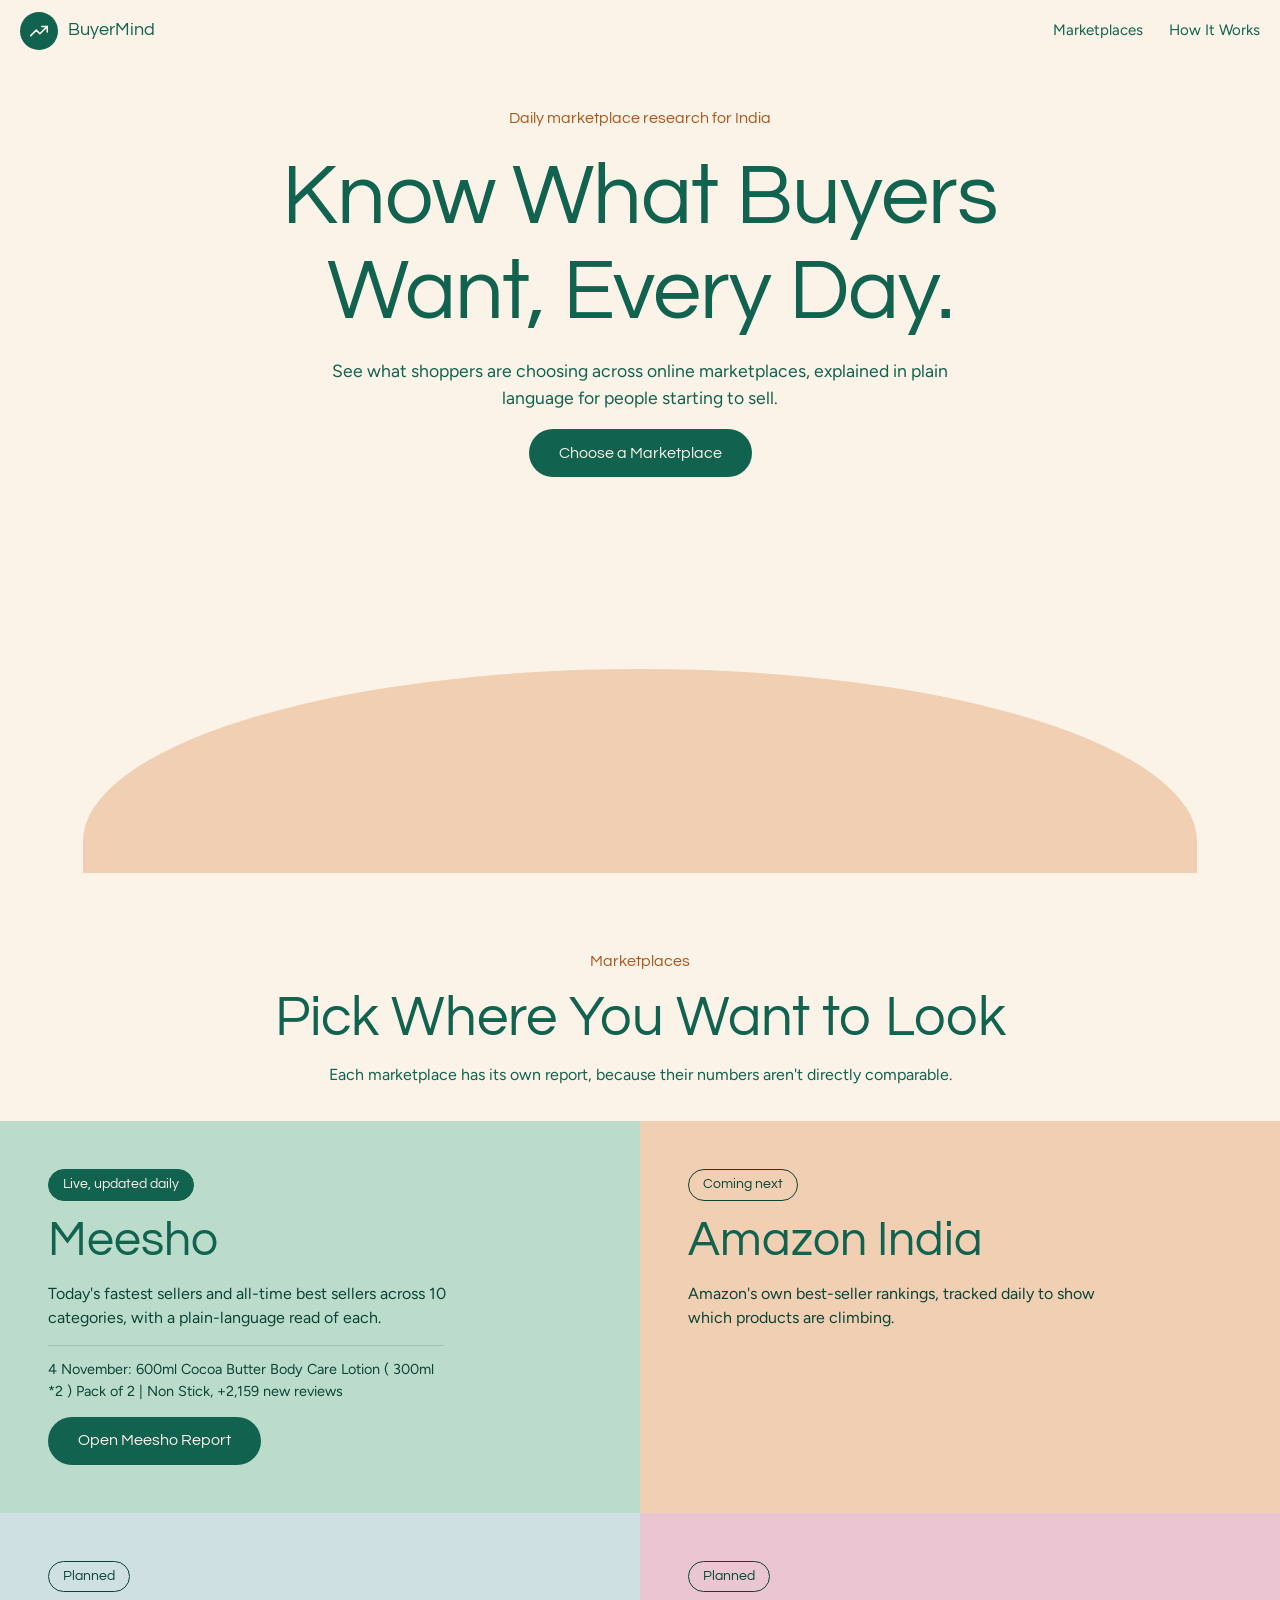
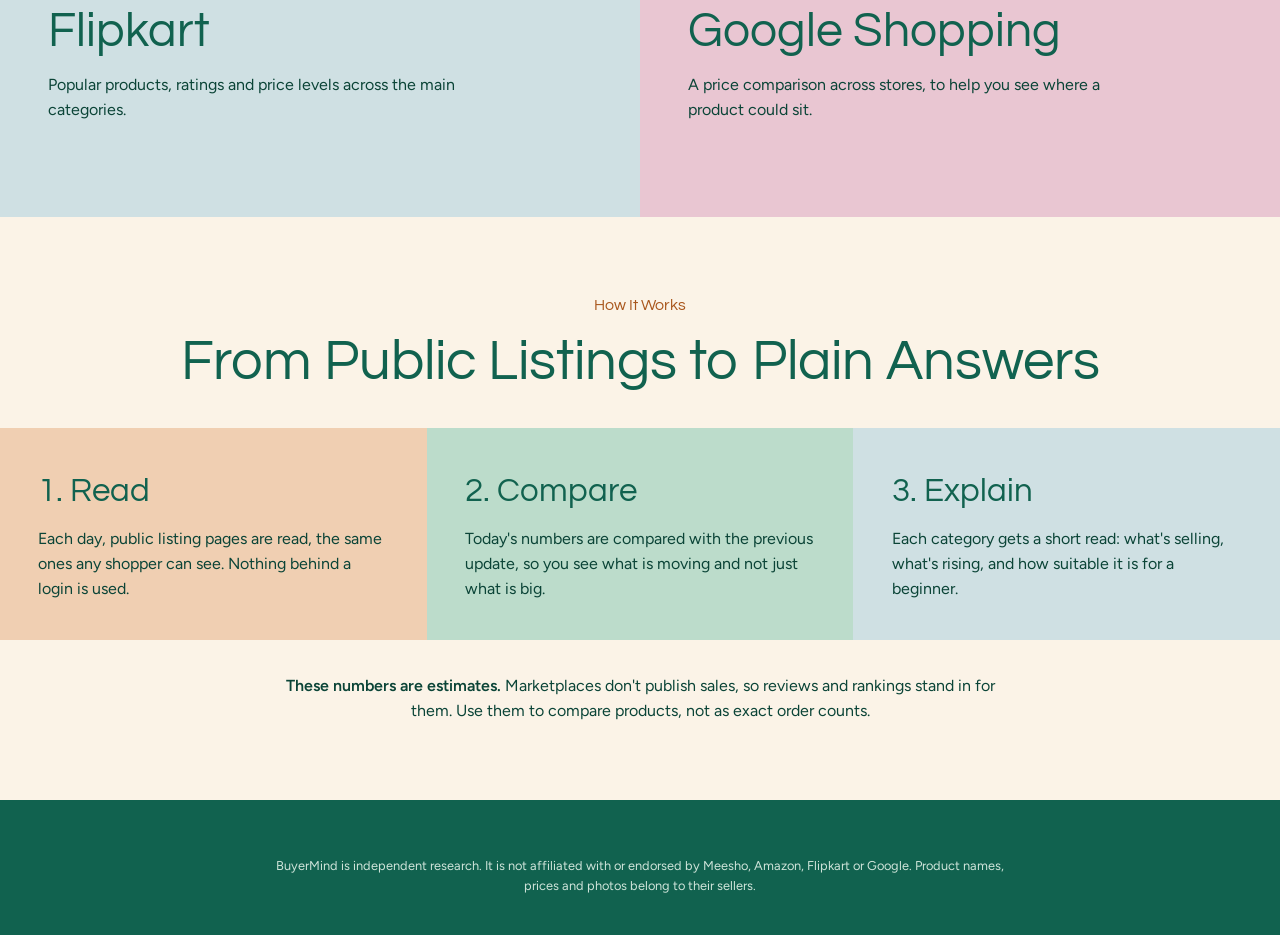
==== index.html @ bc72b083 "Add BuyerMind landing page and move the Meesho report to its own page Co-Authored-By: Claude Opus 5." ====
<!doctype html>
<html lang="en">
<head>
  <meta charset="utf-8">
  <meta name="viewport" content="width=device-width, initial-scale=1, viewport-fit=cover">
  <title>BuyerMind</title>
  <meta name="description" content="Daily research on what Indian shoppers are buying across online marketplaces, written for people starting to sell.">
  <meta name="referrer" content="no-referrer">
  <meta name="color-scheme" content="light">
  <link rel="preconnect" href="https://fonts.googleapis.com">
  <link rel="preconnect" href="https://fonts.gstatic.com" crossorigin>
  <link rel="stylesheet" href="https://fonts.googleapis.com/css2?family=Questrial&family=Figtree:wght@400;500;600&display=swap">
  <link rel="stylesheet" href="styles.css?v=12">
  <script>
    // Older links pointed at the Meesho report on this address.
    if (/^#(today|alltime)/.test(location.hash)) location.replace('meesho.html' + location.hash);
  </script>
</head>
<body>
  <svg width="0" height="0" style="position:absolute" aria-hidden="true">
    <symbol id="i-trend" viewBox="0 0 24 24"><path d="M3 17l6-6 4 4 8-8M15 7h6v6"/></symbol>
  </svg>

  <header class="nav">
    <a class="brand" href="./">
      <span class="brand-mark" aria-hidden="true"><svg class="ic"><use href="#i-trend"/></svg></span>
      <span>BuyerMind</span>
    </a>
    <nav class="links" aria-label="Sections">
      <a href="#marketplaces">Marketplaces</a>
      <a href="#how">How It Works</a>
    </nav>
  </header>

  <main id="top">
    <section class="hero">
      <p class="eyebrow">Daily marketplace research for India</p>
      <h1>Know What Buyers<br>Want, Every Day.</h1>
      <p class="hero-sub">See what shoppers are choosing across online marketplaces, explained in plain language for people starting to sell.</p>
      <a class="btn" href="#marketplaces">Choose a Marketplace</a>
      <div class="collage" id="collage" aria-hidden="true"></div>
    </section>

    <section class="head" id="marketplaces">
      <p class="eyebrow">Marketplaces</p>
      <h2>Pick Where You Want to Look</h2>
      <p class="head-sub">Each marketplace has its own report, because their numbers aren't directly comparable.</p>
    </section>

    <ul class="markets">
      <li class="bg-0">
        <a class="market" href="meesho.html">
          <span class="status live">Live, updated daily</span>
          <h3>Meesho</h3>
          <p>Today's fastest sellers and all-time best sellers across 10 categories, with a plain-language read of each.</p>
          <p class="market-top" id="meesho-top" hidden></p>
          <span class="btn">Open Meesho Report</span>
        </a>
      </li>
      <li class="bg-1">
        <div class="market">
          <span class="status">Coming next</span>
          <h3>Amazon India</h3>
          <p>Amazon's own best-seller rankings, tracked daily to show which products are climbing.</p>
        </div>
      </li>
      <li class="bg-3">
        <div class="market">
          <span class="status">Planned</span>
          <h3>Flipkart</h3>
          <p>Popular products, ratings and price levels across the main categories.</p>
        </div>
      </li>
      <li class="bg-4">
        <div class="market">
          <span class="status">Planned</span>
          <h3>Google Shopping</h3>
          <p>A price comparison across stores, to help you see where a product could sit.</p>
        </div>
      </li>
    </ul>

    <section class="head" id="how">
      <p class="eyebrow">How It Works</p>
      <h2>From Public Listings to Plain Answers</h2>
    </section>
    <ol class="steps">
      <li class="bg-1"><h3>1. Read</h3><p>Each day, public listing pages are read, the same ones any shopper can see. Nothing behind a login is used.</p></li>
      <li class="bg-0"><h3>2. Compare</h3><p>Today's numbers are compared with the previous update, so you see what is moving and not just what is big.</p></li>
      <li class="bg-3"><h3>3. Explain</h3><p>Each category gets a short read: what's selling, what's rising, and how suitable it is for a beginner.</p></li>
    </ol>
    <section class="note-band">
      <p><b>These numbers are estimates.</b> Marketplaces don't publish sales, so reviews and rankings stand in for them. Use them to compare products, not as exact order counts.</p>
    </section>
  </main>

  <footer class="foot">
    <p class="fine">BuyerMind is independent research. It is not affiliated with or endorsed by Meesho, Amazon, Flipkart or Google. Product names, prices and photos belong to their sellers.</p>
  </footer>

  <script src="landing.js?v=12"></script>
</body>
</html>
---- styles.css ----
/* Layout: warm cream page with large centred deep-green headings and pill buttons; edge-to-edge mosaics of
   colour-block tiles (mint, peach, orange, blue, pink) carry the products and categories. One light theme by choice. */
:root {
  --cream: #fbf3e7;
  --cream-2: #f4e8d6;
  --green: #11624f;
  --ink: #0b4437;
  --muted: #47665c;
  --label: #a9561c;
  --mint: #bcdccb;
  --peach: #f0cfb2;
  --orange: #e6ae78;
  --blue: #cfe0e3;
  --pink: #e9c6d2;
  --line: rgba(11, 68, 55, .16);
  --good: #0f6b3e;
  --bad: #a93226;
  --display: "Questrial", "Segoe UI", system-ui, sans-serif;
  --body: "Figtree", "Segoe UI", system-ui, -apple-system, sans-serif;
  --gutter: max(20px, env(safe-area-inset-left, 0px));
  --gutter-r: max(20px, env(safe-area-inset-right, 0px));
  color-scheme: light;
}

* { box-sizing: border-box; }
[hidden] { display: none !important; }
html { scroll-behavior: smooth; scroll-padding-top: 84px; -webkit-text-size-adjust: 100%; }
body { margin: 0; background: var(--cream); color: var(--ink); font: 400 16px/1.55 var(--body); }
h1, h2, h3, p { margin: 0; }
h1, h2, h3 { font-family: var(--display); font-weight: 400; color: var(--green); text-wrap: balance; }
img { max-width: 100%; display: block; }
a { color: inherit; }
button, input, select { font: inherit; color: inherit; }
ol, ul { margin: 0; padding: 0; list-style: none; }
:focus-visible { outline: 2px solid var(--green); outline-offset: 3px; }
.sr { position: absolute; width: 1px; height: 1px; overflow: hidden; clip: rect(0 0 0 0); white-space: nowrap; }
.ic { width: 22px; height: 22px; fill: none; stroke: currentColor; stroke-width: 1.7; stroke-linecap: round; stroke-linejoin: round; flex: none; }

/* Nav */
.nav { position: sticky; top: 0; z-index: 20; display: flex; align-items: center; justify-content: space-between; gap: 16px; padding: calc(12px + env(safe-area-inset-top, 0px)) var(--gutter-r) 12px var(--gutter); background: var(--cream); }
.brand { display: flex; align-items: center; gap: 10px; white-space: nowrap; text-decoration: none; font-family: var(--display); font-size: 1.1rem; color: var(--green); }
.brand-mark { width: 38px; height: 38px; border-radius: 50%; background: var(--green); color: var(--cream); display: grid; place-items: center; }
.links { display: flex; gap: 26px; font-size: .94rem; color: var(--green); margin-inline-start: auto; }
.links a { text-decoration: none; }
.links a:hover { text-decoration: underline; text-underline-offset: 4px; }
.pick { flex: none; }
.pick select { appearance: none; min-height: 44px; padding: 0 38px 0 20px; border: 1.5px solid var(--green); border-radius: 999px; background: transparent url("data:image/svg+xml,%3Csvg xmlns='http://www.w3.org/2000/svg' viewBox='0 0 24 24'%3E%3Cpath d='M6 9l6 6 6-6' fill='none' stroke='%2311624f' stroke-width='2' stroke-linecap='round'/%3E%3C/svg%3E") right 14px center/16px no-repeat; color: var(--green); cursor: pointer; max-width: 58vw; }

/* Hero */
.hero { display: grid; justify-items: center; text-align: center; gap: 18px; padding: 44px var(--gutter-r) 0 var(--gutter); overflow: hidden; }
.eyebrow { font-family: var(--display); color: var(--label); font-size: 1rem; }
.hero h1 { font-size: clamp(2.5rem, 1.2rem + 5.4vw, 5.4rem); line-height: 1.1; letter-spacing: -.01em; }
.hero-sub { max-width: 40rem; font-size: 1.1rem; color: var(--green); }
.btn { display: inline-flex; align-items: center; min-height: 48px; padding: 0 30px; border-radius: 999px; background: var(--green); color: var(--cream); text-decoration: none; font-family: var(--display); transition: background .2s; }
.btn:hover { background: var(--ink); }
.collage { position: relative; width: min(100%, 60rem); height: clamp(13rem, 30vw, 22rem); margin-top: 26px; }
.collage::before { content: ""; position: absolute; inset: 42% -8% -40%; border-radius: 50% 50% 0 0; background: var(--peach); }
.collage div { position: absolute; bottom: 0; border-radius: 22px; overflow: hidden; background: #fff; box-shadow: 0 18px 40px rgba(11, 68, 55, .18); }
.collage img { width: 100%; height: 100%; object-fit: cover; }
.collage div:nth-child(1) { left: 37%; width: 26%; aspect-ratio: 1; bottom: 8%; z-index: 3; }
.collage div:nth-child(2) { left: 16%; width: 20%; aspect-ratio: 1; bottom: 5%; transform: rotate(-6deg); z-index: 2; }
.collage div:nth-child(3) { left: 64%; width: 20%; aspect-ratio: 1; bottom: 5%; transform: rotate(6deg); z-index: 2; }
.collage div:nth-child(4) { left: 1%; width: 14%; aspect-ratio: 1; bottom: 2%; transform: rotate(5deg); }
.collage div:nth-child(5) { left: 85%; width: 14%; aspect-ratio: 1; bottom: 2%; transform: rotate(-5deg); }

/* Stats */
.stats { display: grid; grid-template-columns: repeat(4, minmax(0, 1fr)); background: var(--green); color: var(--cream); position: relative; }
.stats div { display: grid; gap: 2px; padding: 26px var(--gutter-r) 26px var(--gutter); text-align: center; }
.stats b { font-family: var(--display); font-weight: 400; font-size: clamp(1.5rem, 1rem + 1.6vw, 2.4rem); font-variant-numeric: tabular-nums; line-height: 1.15; }
.stats span { font-size: .84rem; color: #cfe4da; }

/* Section heads */
.head { display: grid; justify-items: center; text-align: center; gap: 12px; padding: 76px var(--gutter-r) 34px var(--gutter); }
.head h2 { font-size: clamp(2rem, 1.3rem + 2.8vw, 3.5rem); line-height: 1.15; }
.head-sub { max-width: 42rem; color: var(--green); }
.controls { display: flex; flex-wrap: wrap; justify-content: center; align-items: center; gap: 12px; margin-top: 8px; }
.toggle { display: inline-flex; gap: 4px; padding: 4px; border: 1.5px solid var(--green); border-radius: 999px; }
.toggle button { min-height: 40px; padding: 0 22px; border: 0; border-radius: 999px; background: transparent; color: var(--green); cursor: pointer; font-family: var(--display); }
.toggle button[aria-selected="true"] { background: var(--green); color: var(--cream); }
.search input { min-height: 50px; width: 15rem; max-width: 100%; padding: 0 20px; border: 1.5px solid var(--line); border-radius: 999px; background: transparent; color: var(--ink); outline-offset: 2px; }
.search input::placeholder { color: var(--muted); }

/* Product mosaic */
.mosaic { display: grid; grid-template-columns: repeat(4, minmax(0, 1fr)); }
.tile { position: relative; min-width: 0; }
.tile a { display: grid; height: 100%; align-content: start; gap: 10px; padding: 22px; text-decoration: none; }
.tile a:hover .tile-photo img { transform: scale(1.04); }
.tile-photo { position: relative; aspect-ratio: 1; border-radius: 16px; overflow: hidden; background: #fff; }
.tile-photo img { width: 100%; height: 100%; object-fit: cover; transition: transform .35s ease; }
.rank { position: absolute; top: 10px; left: 10px; min-width: 34px; height: 34px; padding: 0 9px; display: grid; place-items: center; border-radius: 999px; background: var(--green); color: var(--cream); font-family: var(--display); font-size: .92rem; }
.tile-name { font-size: .94rem; line-height: 1.35; display: -webkit-box; -webkit-line-clamp: 2; -webkit-box-orient: vertical; overflow: hidden; min-height: 2.7em; }
.tile-meta { display: flex; justify-content: space-between; align-items: baseline; gap: 8px; font-size: .86rem; font-variant-numeric: tabular-nums; }
.tile-metric { font-family: var(--display); font-size: 1.4rem; color: var(--green); line-height: 1.1; font-variant-numeric: tabular-nums; }
.tile-metric small { font-family: var(--body); font-size: .76rem; color: var(--ink); margin-inline-start: 5px; }
.tile.big { grid-column: span 2; grid-row: span 2; }
.tile.big a { padding: 30px; gap: 14px; }
.tile.big .tile-name { font-family: var(--display); font-size: clamp(1.3rem, 1rem + 1vw, 1.9rem); color: var(--green); line-height: 1.2; min-height: 0; }
.tile.big .tile-metric { font-size: clamp(1.9rem, 1.4rem + 1.4vw, 2.8rem); }
.tile.big .tile-photo { aspect-ratio: 16 / 11; }
.tile.big .tile-photo img { object-fit: contain; }
.bg-0 { background: var(--mint); } .bg-1 { background: var(--peach); } .bg-2 { background: var(--orange); } .bg-3 { background: var(--blue); } .bg-4 { background: var(--pink); }

/* Written insight tile */
.say { display: grid; align-content: center; gap: 12px; padding: 34px clamp(22px, 4vw, 54px); background: var(--cream); grid-column: span var(--span, 4); }
.say h3 { font-size: clamp(1.5rem, 1.1rem + 1.2vw, 2.1rem); line-height: 1.2; }
.say p { max-width: 62ch; }
.fit { width: fit-content; padding: 4px 14px; border-radius: 999px; font-family: var(--display); font-size: .86rem; border: 1.5px solid currentColor; }
.fit.good { color: var(--good); } .fit.mid { color: var(--label); } .fit.hard { color: var(--bad); }
.none { grid-column: 1 / -1; padding: 40px var(--gutter); text-align: center; color: var(--muted); }

/* Category tiles */
.cats { display: grid; grid-template-columns: repeat(5, minmax(0, 1fr)); }
.cats button { all: unset; box-sizing: border-box; width: 100%; height: 100%; min-height: 12.5rem; display: grid; align-content: space-between; gap: 18px; padding: 22px; cursor: pointer; transition: filter .2s; }
.cats button:hover { filter: brightness(.97); }
.cats button:focus-visible { outline: 2px solid var(--green); outline-offset: -6px; }
.cats button[aria-pressed="true"] { background: var(--green); color: var(--cream); }
.cats button[aria-pressed="true"] h3 { color: var(--cream); }
.cats h3 { font-size: 1.28rem; line-height: 1.2; margin-top: 10px; }
.cat-num { font-family: var(--display); font-size: 1.55rem; line-height: 1.15; font-variant-numeric: tabular-nums; display: block; }
.cat-sub { font-size: .8rem; display: block; }

/* Colour blocks */
.blocks { display: grid; grid-template-columns: repeat(2, minmax(0, 1fr)); }
.block { display: grid; gap: 14px; align-content: start; padding: 44px clamp(22px, 5vw, 64px); min-width: 0; }
.block h3 { font-size: clamp(1.5rem, 1.1rem + 1.2vw, 2.1rem); line-height: 1.2; }
.block-sub { max-width: 46ch; font-size: .94rem; }
.peach { background: var(--peach); } .blue { background: var(--blue); } .mint { background: var(--mint); } .pink { background: var(--pink); }
.bars { display: grid; gap: 12px; margin-top: 6px; }
.bar-row { display: flex; justify-content: space-between; gap: 12px; font-size: .92rem; font-variant-numeric: tabular-nums; margin-bottom: 5px; }
.bar { height: 9px; border-radius: 5px; background: rgba(255, 255, 255, .6); overflow: hidden; }
.bar i { display: block; height: 100%; border-radius: 5px; background: var(--green); }
.list { display: grid; gap: 10px; }
.list li { position: relative; padding-left: 28px; line-height: 1.45; }
.list li::before { content: ""; position: absolute; left: 0; top: .22em; width: 18px; height: 18px; border-radius: 50%; background: var(--green) url("data:image/svg+xml,%3Csvg xmlns='http://www.w3.org/2000/svg' viewBox='0 0 24 24'%3E%3Cpath d='M6 12.5l4 4L18 8' fill='none' stroke='%23fbf3e7' stroke-width='3' stroke-linecap='round' stroke-linejoin='round'/%3E%3C/svg%3E") center/13px no-repeat; }
.avoid { font-size: .9rem; padding-top: 12px; border-top: 1px solid var(--line); }
.cal li { display: grid; grid-template-columns: 6.2rem 1fr; gap: 12px; padding: 11px 0; border-bottom: 1px solid var(--line); font-size: .94rem; }
.cal li:last-child { border-bottom: 0; }
.cal time { font-family: var(--display); color: var(--green); }
.cal b { font-weight: 600; }

/* Trending strip */
.strip { display: grid; grid-auto-flow: column; grid-auto-columns: minmax(13rem, 15rem); overflow-x: auto; scroll-snap-type: x proximity; }
.strip .tile { scroll-snap-align: start; }
.strip .tile a { padding: 18px; }

/* Footer */
.foot { background: var(--green); color: var(--cream); padding: 56px var(--gutter-r) calc(40px + env(safe-area-inset-bottom, 0px)) var(--gutter); display: grid; gap: 18px; justify-items: center; text-align: center; margin-top: 76px; }
.foot h2 { color: var(--cream); font-size: clamp(1.7rem, 1.2rem + 1.6vw, 2.5rem); }
.foot ul { display: grid; gap: 10px; max-width: 46rem; }
.foot b { font-weight: 600; }
.fine { font-size: .8rem; color: #cfe4da; max-width: 46rem; }

.skeleton { min-height: 18rem; grid-column: 1 / -1; background: var(--cream-2); }

@media (max-width: 62rem) {
  .links { display: none; }
  .mosaic { grid-template-columns: repeat(3, minmax(0, 1fr)); }
  .say { grid-column: 1 / -1; }
  .cats { grid-template-columns: repeat(3, minmax(0, 1fr)); }
  .stats { grid-template-columns: repeat(2, minmax(0, 1fr)); }
}
@media (max-width: 40rem) {
  .pick select { width: 10.5rem; max-width: 100%; padding-left: 14px; }
  .pick { flex: 0 1 auto; min-width: 0; }
  .brand { font-size: 1rem; gap: 8px; }
  .hero { padding-top: 26px; }
  .head { padding-top: 56px; padding-bottom: 26px; }
  .mosaic { grid-template-columns: repeat(2, minmax(0, 1fr)); }
  .tile a { padding: 14px; }
  .tile.big a { padding: 18px; }
  .tile.big { grid-row: auto; }
  .tile-name { font-size: .86rem; }
  .tile-metric { font-size: 1.15rem; }
  .mosaic .tile:nth-child(10) { grid-column: 1 / -1; }
  .cats { grid-template-columns: repeat(2, minmax(0, 1fr)); }
  .cats button { min-height: 10.5rem; padding: 16px; }
  .blocks { grid-template-columns: 1fr; }
  .stats div { padding: 18px 12px; }
  .collage div:nth-child(4), .collage div:nth-child(5) { display: none; }
  .collage div:nth-child(1) { left: 31%; width: 38%; }
  .collage div:nth-child(2) { left: 2%; width: 31%; }
  .collage div:nth-child(3) { left: 67%; width: 31%; }
  .search { width: 100%; }
  .search input { width: 100%; }
  .foot { margin-top: 56px; }
}
@media (prefers-reduced-motion: reduce) {
  html { scroll-behavior: auto; }
  .tile-photo img, .cats button, .btn { transition: none; }
}

/* Landing page */
.back { text-decoration: none; }
.back:hover { text-decoration: underline; text-underline-offset: 4px; }
.markets { display: grid; grid-template-columns: repeat(2, minmax(0, 1fr)); }
.market { display: grid; gap: 14px; align-content: start; justify-items: start; height: 100%; min-height: 19rem; padding: clamp(26px, 4vw, 48px); color: inherit; text-decoration: none; }
.market h3 { font-size: clamp(2rem, 1.4rem + 2vw, 3.2rem); line-height: 1.1; }
.market p { max-width: 44ch; }
.market-top { font-size: .9rem; padding-top: 12px; border-top: 1px solid var(--line); width: 100%; }
.market .btn { margin-top: auto; }
a.market:hover .btn { background: var(--ink); }
.status { font-family: var(--display); font-size: .86rem; padding: 4px 14px; border-radius: 999px; border: 1.5px solid currentColor; }
.status.live { background: var(--green); border-color: var(--green); color: var(--cream); }
.steps { display: grid; grid-template-columns: repeat(3, minmax(0, 1fr)); }
.steps li { display: grid; gap: 10px; align-content: start; padding: clamp(24px, 3vw, 40px); }
.steps h3 { font-size: clamp(1.5rem, 1.1rem + 1.2vw, 2.1rem); }
.note-band { display: grid; justify-items: center; text-align: center; padding: 34px var(--gutter-r) 0 var(--gutter); }
.note-band p { max-width: 46rem; }
.note-band b { font-weight: 600; }
@media (max-width: 40rem) {
  .markets, .steps { grid-template-columns: 1fr; }
  .market { min-height: 0; }
  .market .btn { margin-top: 6px; }
}
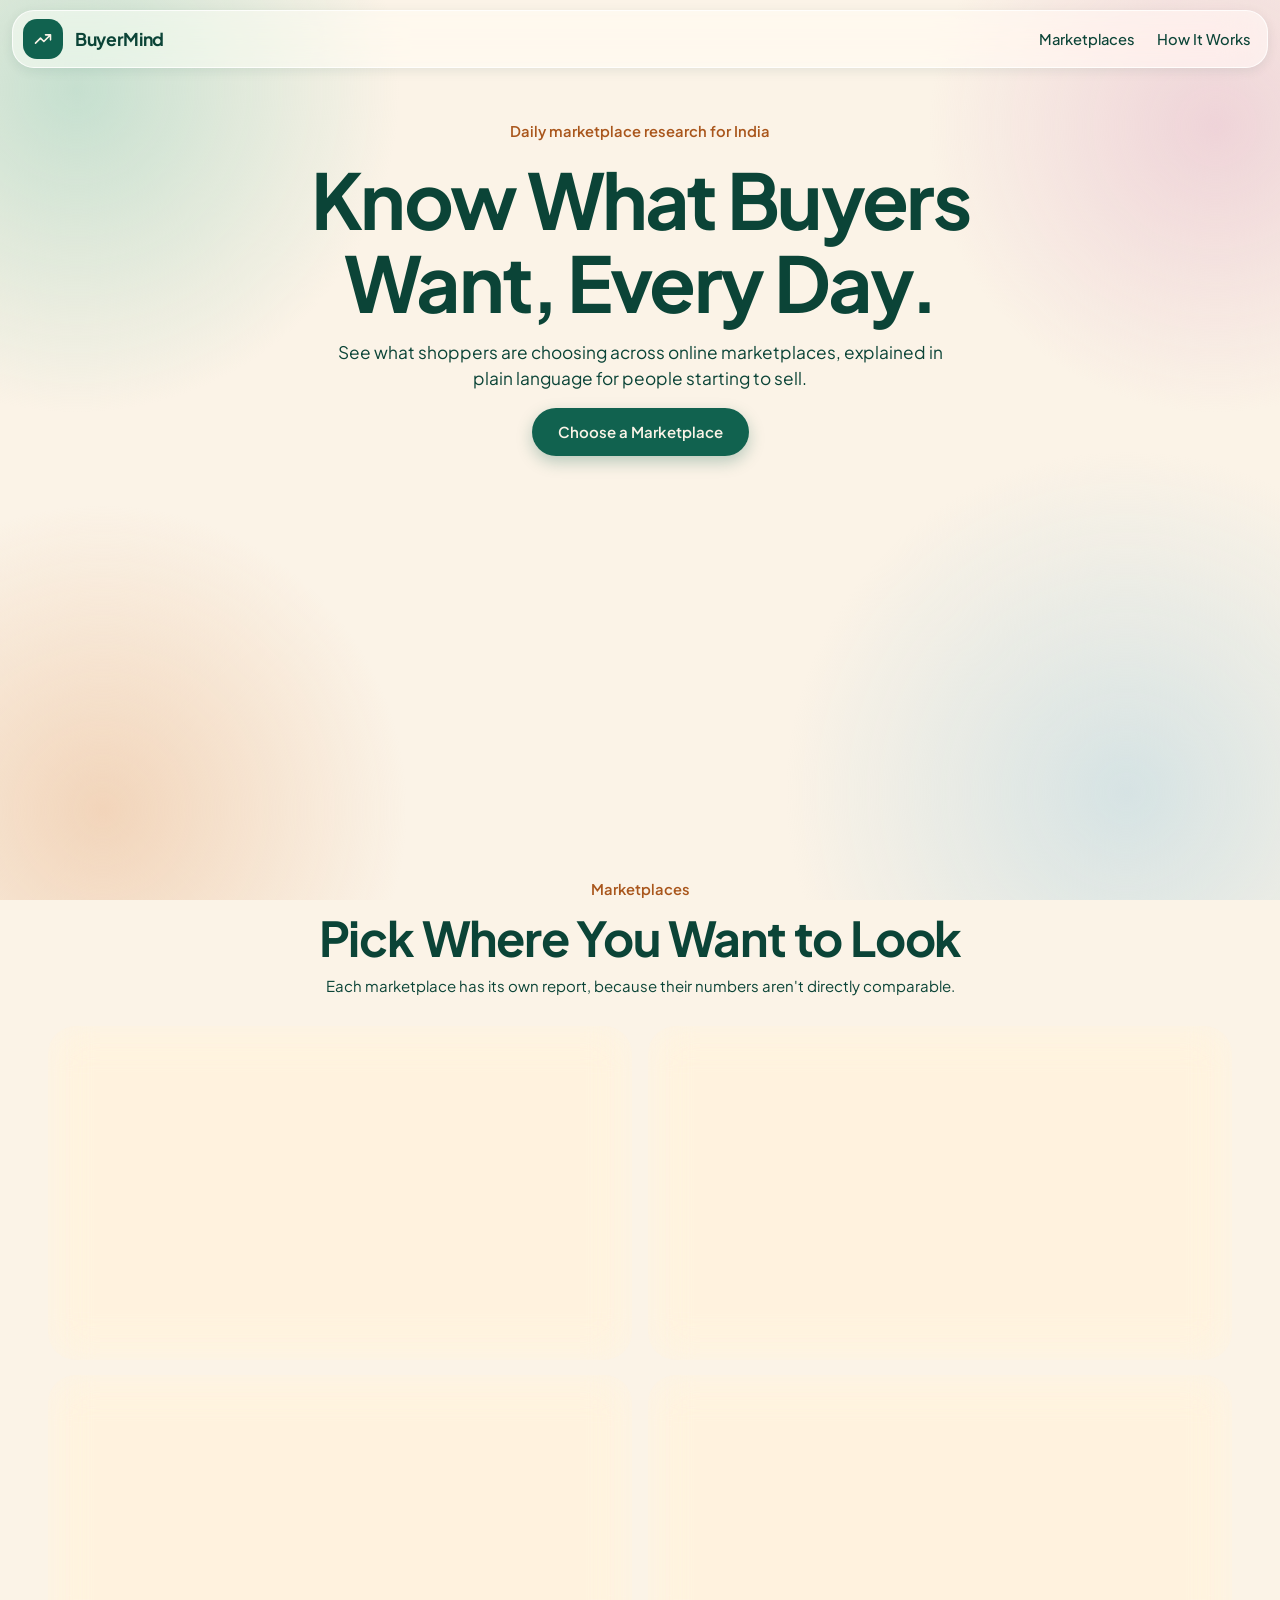
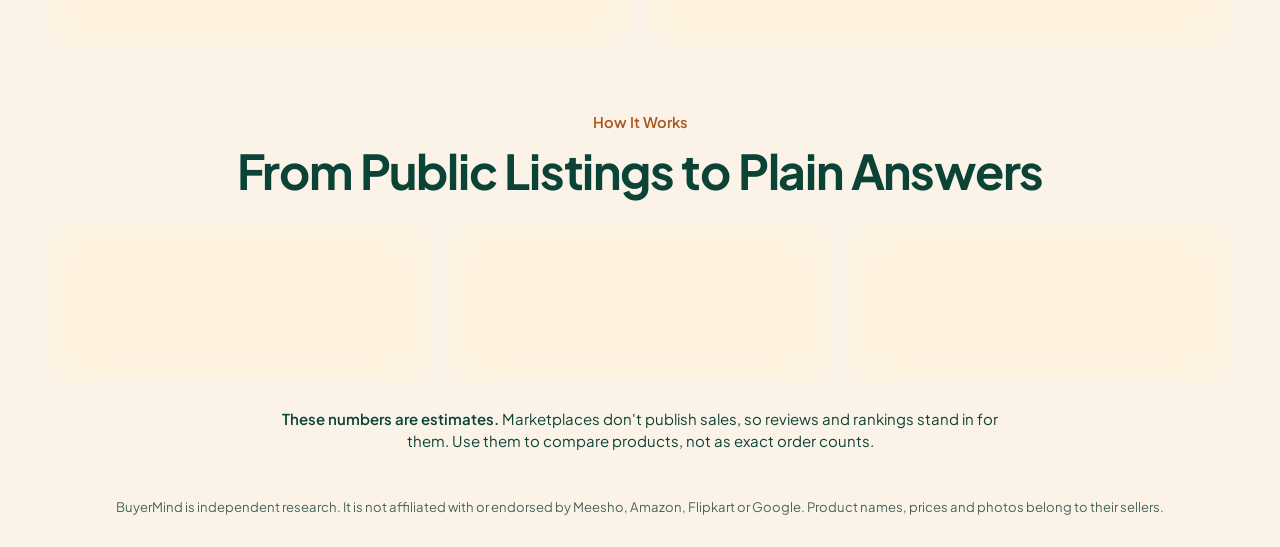
==== commit 9d439798: "Bring back the bento report with glass UI, new colours, and iOS-style interactions Co-Authored-By: C" ====
--- a/index.html
+++ b/index.html
@@ -9,8 +9,8 @@
   <meta name="color-scheme" content="light">
   <link rel="preconnect" href="https://fonts.googleapis.com">
   <link rel="preconnect" href="https://fonts.gstatic.com" crossorigin>
-  <link rel="stylesheet" href="https://fonts.googleapis.com/css2?family=Questrial&family=Figtree:wght@400;500;600&display=swap">
-  <link rel="stylesheet" href="styles.css?v=12">
+  <link rel="stylesheet" href="https://fonts.googleapis.com/css2?family=Plus+Jakarta+Sans:wght@400;500;600;700&display=swap">
+  <link rel="stylesheet" href="styles.css?v=13">
   <script>
     // Older links pointed at the Meesho report on this address.
     if (/^#(today|alltime)/.test(location.hash)) location.replace('meesho.html' + location.hash);
@@ -32,7 +32,7 @@
     </nav>
   </header>
 
-  <main id="top">
+  <main id="top" class="wrap">
     <section class="hero">
       <p class="eyebrow">Daily marketplace research for India</p>
       <h1>Know What Buyers<br>Want, Every Day.</h1>
@@ -48,8 +48,8 @@
     </section>
 
     <ul class="markets">
-      <li class="bg-0">
-        <a class="market" href="meesho.html">
+      <li>
+        <a class="market-card tint-mint" href="meesho.html">
           <span class="status live">Live, updated daily</span>
           <h3>Meesho</h3>
           <p>Today's fastest sellers and all-time best sellers across 10 categories, with a plain-language read of each.</p>
@@ -57,22 +57,22 @@
           <span class="btn">Open Meesho Report</span>
         </a>
       </li>
-      <li class="bg-1">
-        <div class="market">
+      <li>
+        <div class="market-card tint-peach">
           <span class="status">Coming next</span>
           <h3>Amazon India</h3>
           <p>Amazon's own best-seller rankings, tracked daily to show which products are climbing.</p>
         </div>
       </li>
-      <li class="bg-3">
-        <div class="market">
+      <li>
+        <div class="market-card tint-blue">
           <span class="status">Planned</span>
           <h3>Flipkart</h3>
           <p>Popular products, ratings and price levels across the main categories.</p>
         </div>
       </li>
-      <li class="bg-4">
-        <div class="market">
+      <li>
+        <div class="market-card tint-pink">
           <span class="status">Planned</span>
           <h3>Google Shopping</h3>
           <p>A price comparison across stores, to help you see where a product could sit.</p>
@@ -85,19 +85,19 @@
       <h2>From Public Listings to Plain Answers</h2>
     </section>
     <ol class="steps">
-      <li class="bg-1"><h3>1. Read</h3><p>Each day, public listing pages are read, the same ones any shopper can see. Nothing behind a login is used.</p></li>
-      <li class="bg-0"><h3>2. Compare</h3><p>Today's numbers are compared with the previous update, so you see what is moving and not just what is big.</p></li>
-      <li class="bg-3"><h3>3. Explain</h3><p>Each category gets a short read: what's selling, what's rising, and how suitable it is for a beginner.</p></li>
+      <li class="step"><h3>1. Read</h3><p>Each day, public listing pages are read, the same ones any shopper can see. Nothing behind a login is used.</p></li>
+      <li class="step"><h3>2. Compare</h3><p>Today's numbers are compared with the previous update, so you see what is moving and not just what is big.</p></li>
+      <li class="step"><h3>3. Explain</h3><p>Each category gets a short read: what's selling, what's rising, and how suitable it is for a beginner.</p></li>
     </ol>
     <section class="note-band">
       <p><b>These numbers are estimates.</b> Marketplaces don't publish sales, so reviews and rankings stand in for them. Use them to compare products, not as exact order counts.</p>
     </section>
   </main>
 
-  <footer class="foot">
-    <p class="fine">BuyerMind is independent research. It is not affiliated with or endorsed by Meesho, Amazon, Flipkart or Google. Product names, prices and photos belong to their sellers.</p>
+  <footer class="wrap land-foot">
+    <p>BuyerMind is independent research. It is not affiliated with or endorsed by Meesho, Amazon, Flipkart or Google. Product names, prices and photos belong to their sellers.</p>
   </footer>
 
-  <script src="landing.js?v=12"></script>
+  <script src="landing.js?v=13"></script>
 </body>
 </html>
--- a/styles.css
+++ b/styles.css
@@ -1,214 +1,376 @@
-/* Layout: warm cream page with large centred deep-green headings and pill buttons; edge-to-edge mosaics of
-   colour-block tiles (mint, peach, orange, blue, pink) carry the products and categories. One light theme by choice. */
+/* Layout: a two-column bento of frosted-glass cards floating over a soft wallpaper of mint, peach, pink and blue on cream.
+   Deep green carries text and actions; a peach→amber→mint "heat" scale shows value. iOS-style motion: sliding segmented
+   control, press feedback, a product bottom sheet and a floating dock on phones. One light theme by choice. */
 :root {
-  --cream: #fbf3e7;
-  --cream-2: #f4e8d6;
-  --green: #11624f;
-  --ink: #0b4437;
-  --muted: #47665c;
-  --label: #a9561c;
+  --wall-base: #fbf3e7;
   --mint: #bcdccb;
   --peach: #f0cfb2;
   --orange: #e6ae78;
   --blue: #cfe0e3;
   --pink: #e9c6d2;
-  --line: rgba(11, 68, 55, .16);
+  --card: rgba(255, 255, 255, .48);
+  --card-solid: rgba(255, 253, 249, .92);
+  --card-border: rgba(255, 255, 255, .8);
+  --card-edge: rgba(11, 68, 55, .07);
+  --inset: rgba(255, 255, 255, .5);
+  --inset-2: rgba(11, 68, 55, .09);
+  --ink: #0b4437;
+  --muted: #47665c;
+  --line: rgba(11, 68, 55, .14);
+  --pill: #11624f;
+  --pill-ink: #fbf3e7;
+  --accent: #11624f;
+  --accent-soft: rgba(188, 220, 203, .7);
+  --label: #a9561c;
   --good: #0f6b3e;
+  --good-soft: rgba(188, 220, 203, .7);
   --bad: #a93226;
-  --display: "Questrial", "Segoe UI", system-ui, sans-serif;
-  --body: "Figtree", "Segoe UI", system-ui, -apple-system, sans-serif;
-  --gutter: max(20px, env(safe-area-inset-left, 0px));
-  --gutter-r: max(20px, env(safe-area-inset-right, 0px));
+  --bad-soft: rgba(233, 198, 210, .7);
+  --amber: #e6ae78;
+  --heat-lo: #efa48f;
+  --heat-mid: #f3c58c;
+  --heat-hi: #9fd6b4;
+  --violet: #11624f;
+  --glass-blur: blur(22px) saturate(170%);
+  --shadow-card: 0 0 0 1px var(--card-edge), 0 10px 34px rgba(11, 68, 55, .08), inset 0 1px 0 rgba(255, 255, 255, .85);
+  --shadow-lift: 0 18px 40px rgba(11, 68, 55, .18), 0 2px 6px rgba(11, 68, 55, .08);
+  --shadow-soft: 0 3px 12px rgba(11, 68, 55, .09);
+  --spring: cubic-bezier(.32, 1.25, .5, 1);
+  --r-card: 28px;
+  --r-inset: 18px;
+  --font: "Plus Jakarta Sans", "Segoe UI", system-ui, -apple-system, sans-serif;
   color-scheme: light;
 }
 
-* { box-sizing: border-box; }
+* { box-sizing: border-box; -webkit-tap-highlight-color: transparent; }
 [hidden] { display: none !important; }
-html { scroll-behavior: smooth; scroll-padding-top: 84px; -webkit-text-size-adjust: 100%; }
-body { margin: 0; background: var(--cream); color: var(--ink); font: 400 16px/1.55 var(--body); }
+html { -webkit-text-size-adjust: 100%; scroll-behavior: smooth; scroll-padding-top: 16px; }
+body { margin: 0; min-height: 100vh; background: var(--wall-base); color: var(--ink); font: 400 15px/1.5 var(--font); }
+/* Wallpaper: soft colour glows the glass cards blur */
+body::before {
+  content: ""; position: fixed; inset: 0; z-index: -1; pointer-events: none;
+  background:
+    radial-gradient(36vmax 36vmax at 6% 10%, rgba(188, 220, 203, .85), transparent 70%),
+    radial-gradient(32vmax 32vmax at 95% 14%, rgba(233, 198, 210, .7), transparent 70%),
+    radial-gradient(38vmax 38vmax at 88% 88%, rgba(207, 224, 227, .85), transparent 70%),
+    radial-gradient(34vmax 34vmax at 8% 90%, rgba(240, 207, 178, .85), transparent 70%);
+}
+.glass, .card, .takeaway, .foot details, .select-pill, .market-card, .step {
+  background: var(--card);
+  -webkit-backdrop-filter: var(--glass-blur);
+  backdrop-filter: var(--glass-blur);
+  border: 1px solid var(--card-border);
+  box-shadow: var(--shadow-card);
+}
 h1, h2, h3, p { margin: 0; }
-h1, h2, h3 { font-family: var(--display); font-weight: 400; color: var(--green); text-wrap: balance; }
 img { max-width: 100%; display: block; }
 a { color: inherit; }
 button, input, select { font: inherit; color: inherit; }
-ol, ul { margin: 0; padding: 0; list-style: none; }
-:focus-visible { outline: 2px solid var(--green); outline-offset: 3px; }
+:focus-visible { outline: 2px solid var(--accent); outline-offset: 2px; }
 .sr { position: absolute; width: 1px; height: 1px; overflow: hidden; clip: rect(0 0 0 0); white-space: nowrap; }
-.ic { width: 22px; height: 22px; fill: none; stroke: currentColor; stroke-width: 1.7; stroke-linecap: round; stroke-linejoin: round; flex: none; }
-
-/* Nav */
-.nav { position: sticky; top: 0; z-index: 20; display: flex; align-items: center; justify-content: space-between; gap: 16px; padding: calc(12px + env(safe-area-inset-top, 0px)) var(--gutter-r) 12px var(--gutter); background: var(--cream); }
-.brand { display: flex; align-items: center; gap: 10px; white-space: nowrap; text-decoration: none; font-family: var(--display); font-size: 1.1rem; color: var(--green); }
-.brand-mark { width: 38px; height: 38px; border-radius: 50%; background: var(--green); color: var(--cream); display: grid; place-items: center; }
-.links { display: flex; gap: 26px; font-size: .94rem; color: var(--green); margin-inline-start: auto; }
-.links a { text-decoration: none; }
+.ic { width: 20px; height: 20px; fill: none; stroke: currentColor; stroke-width: 1.9; stroke-linecap: round; stroke-linejoin: round; flex: none; }
+.muted { color: var(--muted); }
+.small { font-size: .82rem; }
+
+.frame {
+  max-width: 76rem; margin: 0 auto;
+  padding-block: max(18px, env(safe-area-inset-top, 0px)) 28px;
+  padding-left: max(16px, env(safe-area-inset-left, 0px));
+  padding-right: max(16px, env(safe-area-inset-right, 0px));
+  display: grid; gap: 16px;
+}
+
+/* Header */
+.top { display: flex; flex-wrap: wrap; align-items: center; justify-content: space-between; gap: 12px; }
+.brand { display: flex; align-items: center; gap: 12px; min-width: 0; color: inherit; text-decoration: none; }
+.brand-mark { width: 44px; height: 44px; border-radius: 14px; background: var(--pill); color: var(--pill-ink); display: grid; place-items: center; }
+.brand h1 { font-size: 1.3rem; font-weight: 700; letter-spacing: -.02em; }
+.sub { font-size: .82rem; color: color-mix(in srgb, var(--ink) 65%, transparent); }
+.select-pill { display: inline-flex; align-items: center; gap: 8px; background: var(--card); border-radius: 999px; padding: 0 6px 0 16px; min-height: 44px; box-shadow: var(--shadow-soft); cursor: pointer; }
+.select-pill select { border: 0; background: transparent; min-height: 44px; padding-right: 10px; font-weight: 600; cursor: pointer; outline: none; }
+.select-pill:focus-within { outline: 2px solid var(--ink); outline-offset: 2px; }
+
+.takeaway { display: flex; gap: 12px; align-items: flex-start; background: var(--card); border-radius: 22px; padding: 16px 20px; }
+.takeaway-icon { width: 34px; height: 34px; border-radius: 11px; background: var(--accent-soft); color: var(--accent); display: grid; place-items: center; flex: none; }
+.takeaway p { max-width: 90ch; font-weight: 500; }
+
+/* Bento */
+.bento { display: grid; grid-template-columns: repeat(2, minmax(0, 1fr)); gap: 16px; }
+.card { background: var(--card); border-radius: var(--r-card); padding: 22px; display: grid; gap: 16px; align-content: start; min-width: 0; }
+.card.wide { grid-column: 1 / -1; }
+.card-head { display: flex; flex-wrap: wrap; align-items: center; justify-content: space-between; gap: 10px; }
+.card-head h2 { display: flex; align-items: center; gap: 9px; font-size: 1.28rem; font-weight: 600; letter-spacing: -.015em; }
+.card-head h2 .ic { color: var(--muted); }
+.pill-dark { display: inline-flex; align-items: center; min-height: 38px; padding: 0 18px; border-radius: 999px; background: var(--pill); color: var(--pill-ink); font-size: .85rem; font-weight: 600; text-decoration: none; box-shadow: 0 4px 10px rgba(0, 0, 0, .18); }
+.pill-soft { display: inline-flex; align-items: center; min-height: 34px; padding: 0 14px; border-radius: 999px; border: 1px solid var(--line); font-size: .82rem; font-weight: 600; }
+.inset { background: var(--inset); border-radius: var(--r-inset); padding: 16px; min-width: 0; }
+.inset h3 { font-size: 1rem; font-weight: 600; }
+.inset-head { display: grid; gap: 2px; margin-bottom: 10px; }
+
+/* KPI */
+.kpi { display: flex; flex-wrap: wrap; align-items: flex-end; justify-content: space-between; gap: 8px 16px; }
+.kpi > div { display: grid; }
+.big { font-size: clamp(2.1rem, 1.6rem + 1.6vw, 2.7rem); font-weight: 600; letter-spacing: -.03em; line-height: 1.1; font-variant-numeric: tabular-nums; }
+.delta { font-size: .85rem; color: var(--muted); }
+.delta b { color: var(--good); }
+
+/* Price range bar */
+.range { position: relative; display: grid; grid-template-columns: 1fr 1fr; }
+.range-bar { grid-column: 1 / -1; position: relative; height: 40px; border-radius: 10px; background: var(--inset); overflow: visible; }
+.range-bar i { position: absolute; inset: 0 auto 0 0; border-radius: 10px; background: linear-gradient(90deg, var(--heat-lo), var(--heat-mid) 45%, var(--heat-hi)); box-shadow: 0 10px 22px -6px color-mix(in srgb, var(--heat-mid) 70%, transparent); }
+.range-mark { position: absolute; top: -4px; bottom: -4px; width: 3px; border-radius: 2px; background: var(--ink); }
+.range-lo, .range-hi { font-size: .8rem; font-weight: 600; margin-top: -30px; padding: 0 12px; pointer-events: none; position: relative; font-variant-numeric: tabular-nums; }
+.range-hi { text-align: right; }
+
+/* Activity dots */
+.activity { display: grid; gap: 8px; }
+.legend { display: flex; gap: 14px; font-size: .74rem; color: var(--muted); }
+.legend span { display: inline-flex; align-items: center; gap: 5px; }
+.legend i, .dot { width: 7px; height: 7px; border-radius: 50%; display: inline-block; }
+.d0 { background: rgba(11, 68, 55, .1); }
+.d1 { background: #a9c9b8; }
+.d2 { background: #5fa98a; }
+.d3 { background: #11624f; }
+.activity-body { display: grid; grid-template-columns: minmax(7rem, auto) 1fr; gap: 12px; align-items: end; }
+.activity-body h3 { font-size: 1.15rem; line-height: 1.25; }
+.dots-wrap { display: grid; gap: 6px; min-width: 0; overflow: hidden; }
+.dots-months { position: relative; height: 16px; font-size: .72rem; color: var(--muted); }
+.dots-months span { position: absolute; white-space: nowrap; }
+.dots { display: grid; grid-auto-flow: column; grid-template-rows: repeat(10, 7px); gap: 4px 6px; justify-content: end; }
+
+/* Category list + tiles */
+.search { display: flex; align-items: center; gap: 6px; border: 1px solid var(--line); border-radius: 999px; padding: 0 12px 0 16px; min-height: 40px; color: var(--muted); }
+.search input { border: 0; background: transparent; outline: none; width: 11rem; min-width: 0; color: var(--ink); }
+.search:focus-within { border-color: var(--ink); }
+.cat-grid { display: grid; grid-template-columns: repeat(auto-fit, minmax(min(100%, 15rem), 1fr)); gap: 12px; }
+.cat-list { list-style: none; margin: 0; padding: 0; display: grid; gap: 4px; max-height: 21rem; overflow-y: auto; }
+.cat-list button { all: unset; box-sizing: border-box; width: 100%; display: grid; grid-template-columns: 38px 1fr auto; gap: 10px; align-items: center; padding: 7px 8px; border-radius: 12px; cursor: pointer; transition: background .15s; }
+.cat-list button:hover { background: var(--inset-2); }
+.cat-list button:focus-visible { outline: 2px solid var(--ink); }
+.cat-list button[aria-pressed="true"] { background: var(--card-solid); box-shadow: var(--shadow-soft), 0 0 0 1px var(--line); }
+.cat-icon { width: 38px; height: 38px; border-radius: 11px; display: grid; place-items: center; }
+.cat-icon .ic { width: 19px; height: 19px; }
+.cat-name { display: grid; min-width: 0; }
+.cat-name b { font-weight: 600; font-size: .9rem; line-height: 1.25; }
+.cat-name span { font-size: .76rem; color: var(--muted); }
+.cat-val { font-weight: 600; font-size: .88rem; font-variant-numeric: tabular-nums; }
+.tiles { display: grid; grid-template-columns: repeat(auto-fit, minmax(9rem, 1fr)); gap: 12px; align-content: stretch; }
+.tile { display: grid; align-content: space-between; gap: 18px; }
+.tile-val { display: flex; align-items: center; gap: 8px; font-size: 1.7rem; font-weight: 600; letter-spacing: -.02em; font-variant-numeric: tabular-nums; }
+.arrow { width: 24px; height: 24px; border-radius: 7px; display: grid; place-items: center; color: #fff; }
+.arrow .ic { width: 15px; height: 15px; stroke-width: 2.6; }
+.arrow.up { background: var(--good); } .arrow.down { background: var(--bad); } .arrow.flat { background: var(--muted); }
+.tile-note { font-size: .78rem; color: var(--muted); }
+.tile-note.good { color: var(--good); } .tile-note.bad { color: var(--bad); }
+
+/* Segmented control */
+.seg { position: relative; display: inline-grid; grid-template-columns: 1fr 1fr; padding: 4px; border-radius: 999px; background: var(--inset-2); }
+.seg-thumb { position: absolute; top: 4px; bottom: 4px; left: 4px; width: calc(50% - 4px); border-radius: 999px; background: var(--card-solid); box-shadow: var(--shadow-soft); transition: transform .32s var(--spring); }
+.seg[data-active="alltime"] .seg-thumb { transform: translateX(100%); }
+.seg button { position: relative; z-index: 1; border: 0; background: transparent; min-height: 36px; padding: 0 18px; transition: color .2s; border-radius: 999px; cursor: pointer; font-size: .86rem; font-weight: 600; color: var(--muted); }
+.seg button[aria-selected="true"] { color: var(--ink); }
+
+/* Product list */
+.plist { list-style: none; margin: 0; padding: 0; display: grid; gap: 4px; }
+.prow { position: relative; }
+.prow a { display: grid; grid-template-columns: 46px minmax(0, 1fr) auto auto 54px; gap: 12px; align-items: center; padding: 9px 10px; border-radius: 16px; text-decoration: none; transition: background .15s; }
+.prow a:hover { background: var(--inset); }
+.prow.lift { margin: 8px -6px 12px; z-index: 1; }
+.prow.lift a { background: var(--card-solid); box-shadow: var(--shadow-lift); transform: rotate(-1.4deg); transition: transform .25s ease; }
+.prow.lift a:hover { transform: rotate(0deg); background: var(--card-solid); }
+.thumb { width: 46px; height: 46px; border-radius: 12px; overflow: hidden; background: var(--inset-2); }
+.thumb img { width: 100%; height: 100%; object-fit: cover; }
+.pname { display: grid; min-width: 0; }
+.pname b { font-weight: 600; font-size: .9rem; white-space: nowrap; overflow: hidden; text-overflow: ellipsis; }
+.pname span { font-size: .76rem; color: var(--muted); white-space: nowrap; overflow: hidden; text-overflow: ellipsis; }
+.chip { display: inline-flex; align-items: center; gap: 6px; padding: 5px 11px; border-radius: 999px; background: var(--inset); font-size: .78rem; font-weight: 500; white-space: nowrap; font-variant-numeric: tabular-nums; }
+.chip .ic { width: 14px; height: 14px; color: var(--muted); }
+.chip.good { background: var(--good-soft); color: var(--good); }
+.chip.good .ic { color: var(--good); }
+.ring { display: flex; align-items: center; gap: 6px; font-size: .8rem; font-weight: 600; font-variant-numeric: tabular-nums; }
+.ring svg { width: 22px; height: 22px; transform: rotate(-90deg); }
+.ring circle { fill: none; stroke-width: 3.2; }
+.ring .track { stroke: var(--inset-2); }
+.ring .val { stroke: var(--violet); stroke-linecap: round; }
+.empty { padding: 18px; border: 1.5px dashed var(--line); border-radius: 16px; color: var(--muted); }
+.empty b { color: var(--ink); display: block; margin-bottom: 2px; }
+
+/* Health flower */
+.health { position: relative; display: grid; grid-template-columns: 1fr; min-height: 22rem; background: var(--inset); border-radius: var(--r-inset); padding: 10px; overflow: hidden; }
+.flower { display: grid; place-items: center; }
+.flower svg { width: 100%; max-width: 25rem; height: auto; overflow: visible; }
+.petal-label { font-family: var(--font); fill: var(--ink); text-anchor: middle; }
+.petal-label .v { font-size: 15px; font-weight: 700; }
+.petal-label .n { font-size: 10.5px; fill: var(--muted); }
+.insight { justify-self: end; margin: -8px 4px 4px; width: min(17rem, 100%); background: var(--card-solid); border-radius: 16px; padding: 12px 14px; display: grid; gap: 6px; box-shadow: 0 6px 18px rgba(0, 0, 0, .06); }
+.insight-title { display: flex; align-items: center; gap: 6px; font-weight: 700; font-size: .85rem; }
+.insight-title .ic { color: var(--accent); width: 17px; height: 17px; }
+.insight p { font-size: .8rem; color: var(--muted); line-height: 1.45; }
+.fit { width: fit-content; font-size: .74rem; font-weight: 700; padding: 3px 10px; border-radius: 999px; }
+.fit.good { background: var(--good-soft); color: var(--good); }
+.fit.mid { background: rgba(240, 207, 178, .7); color: #8a4a18; }
+.fit.hard { background: var(--bad-soft); color: var(--bad); }
+
+/* Trending strip */
+.strip { list-style: none; margin: 0; padding: 2px 2px 8px; display: grid; grid-auto-flow: column; grid-auto-columns: 11rem; gap: 12px; overflow-x: auto; scroll-snap-type: x mandatory; }
+.tcard { scroll-snap-align: start; background: var(--inset); border-radius: 18px; overflow: hidden; }
+.tcard a { display: grid; text-decoration: none; }
+.tcard .tphoto { position: relative; aspect-ratio: 1; background: var(--inset-2); }
+.tcard .tphoto img { width: 100%; height: 100%; object-fit: cover; }
+.tcard .pos { position: absolute; left: 8px; top: 8px; background: var(--pill); color: var(--pill-ink); font-size: .72rem; font-weight: 700; padding: 3px 9px; border-radius: 999px; }
+.tcard .tbody { padding: 10px 12px 12px; display: grid; gap: 4px; }
+.tcard .tname { font-size: .82rem; font-weight: 600; line-height: 1.3; display: -webkit-box; -webkit-line-clamp: 2; -webkit-box-orient: vertical; overflow: hidden; min-height: 2.6em; }
+.tcard .tmeta { display: flex; justify-content: space-between; font-size: .78rem; color: var(--muted); font-variant-numeric: tabular-nums; }
+.tcard .tmeta b { color: var(--ink); }
+
+/* Plan */
+.checks { list-style: none; margin: 0; padding: 0; display: grid; gap: 8px; }
+.checks li { display: grid; grid-template-columns: 26px 1fr; gap: 10px; align-items: start; background: var(--inset); border-radius: 14px; padding: 10px 12px; font-size: .9rem; }
+.checks li::before { content: ""; width: 22px; height: 22px; border-radius: 7px; background: var(--good) url("data:image/svg+xml,%3Csvg xmlns='http://www.w3.org/2000/svg' viewBox='0 0 24 24'%3E%3Cpath d='M6 12.5l4 4L18 8' fill='none' stroke='white' stroke-width='3' stroke-linecap='round' stroke-linejoin='round'/%3E%3C/svg%3E") center/15px no-repeat; }
+.avoid { font-size: .84rem; color: var(--muted); }
+.calendar { list-style: none; margin: 0; padding: 0; display: grid; gap: 8px; }
+.calendar li { display: grid; grid-template-columns: 6rem 1fr; gap: 12px; align-items: center; background: var(--inset); border-radius: 14px; padding: 10px 12px; font-size: .86rem; }
+.calendar time { font-weight: 700; font-variant-numeric: tabular-nums; }
+.calendar span { display: grid; color: var(--muted); }
+.calendar b { color: var(--ink); font-weight: 600; }
+
+/* Footer */
+.foot { display: grid; gap: 10px; font-size: .82rem; color: color-mix(in srgb, var(--ink) 70%, transparent); padding-top: 4px; }
+.foot details { background: var(--card); border-radius: 20px; padding: 14px 18px; color: var(--ink); }
+.foot summary { cursor: pointer; font-weight: 600; min-height: 28px; display: flex; align-items: center; }
+.foot ul { margin: 8px 0 0; padding-left: 1.2rem; display: grid; gap: 5px; color: var(--muted); }
+
+.skeleton { background: linear-gradient(90deg, var(--inset), var(--inset-2), var(--inset)); background-size: 200% 100%; animation: shimmer 1.3s linear infinite; border-radius: 14px; min-height: 56px; }
+@keyframes shimmer { to { background-position: -200% 0; } }
+
+@media (max-width: 62rem) {
+  .bento { grid-template-columns: 1fr; }
+  .card.wide { grid-column: auto; }
+}
+@media (max-width: 40rem) {
+  .card { padding: 16px; border-radius: 22px; gap: 14px; }
+  .cat-grid { grid-template-columns: 1fr; }
+  .tiles { grid-template-columns: 1fr 1fr; }
+  .search input { width: 100%; }
+  .search { flex: 1 1 100%; }
+  .prow a { grid-template-columns: 44px minmax(0, 1fr) auto; row-gap: 6px; }
+  .prow .chip.type, .prow .ring { display: none; }
+  .activity-body { grid-template-columns: 1fr; }
+  .activity-body h3 br { display: none; }
+  .health { min-height: 0; padding-bottom: 0; }
+  .insight { width: auto; justify-self: stretch; margin: 0 4px 10px; }
+  .calendar li { grid-template-columns: 5rem 1fr; }
+}
+@media (prefers-reduced-motion: reduce) {
+  .skeleton { animation: none; }
+  .prow.lift a, .prow a, .cat-list button { transition: none; }
+}
+
+
+/* iOS-style interaction */
+.prow, .tcard { animation: rise .42s var(--spring) both; animation-delay: calc(var(--i, 0) * 32ms); }
+@keyframes rise { from { opacity: 0; transform: translateY(10px); } }
+.card { transition: box-shadow .25s ease; }
+.pill-dark, .prow a, .tcard, .cat-list button, .seg button, .chip, .select-pill, .dock a, .btn, .market-card { transition: transform .22s var(--spring), background .15s, box-shadow .2s; }
+.pill-dark:active, .prow a:active, .tcard:active, .cat-list button:active, .seg button:active, .dock a:active, .btn:active, .market-card:active { transform: scale(.97); }
+.prow.lift a:active { transform: rotate(-1.4deg) scale(.98); }
+.prow a { cursor: pointer; }
+.range-bar i, .range-mark { transition: width .5s var(--spring), left .5s var(--spring); }
+.flower svg { animation: bloom .5s var(--spring) both; }
+@keyframes bloom { from { opacity: 0; transform: scale(.94); } }
+.pill-dark { background: var(--pill); color: var(--pill-ink); }
+
+/* Product bottom sheet */
+.sheet { position: fixed; inset: auto 0 0 0; width: min(100%, 30rem); max-height: 88vh; margin: 0 auto; padding: 10px 22px calc(22px + env(safe-area-inset-bottom, 0px)); border: 1px solid var(--card-border); border-bottom: 0; border-radius: 28px 28px 0 0; background: rgba(255, 253, 249, .86); -webkit-backdrop-filter: var(--glass-blur); backdrop-filter: var(--glass-blur); color: var(--ink); box-shadow: 0 -12px 44px rgba(11, 68, 55, .2); overflow-y: auto; }
+.sheet[open] { animation: sheet-up .38s var(--spring) both; }
+.sheet.closing { animation: sheet-down .2s ease-in both; }
+.sheet::backdrop { background: rgba(11, 68, 55, .22); -webkit-backdrop-filter: blur(3px); backdrop-filter: blur(3px); }
+@keyframes sheet-up { from { transform: translateY(100%); } }
+@keyframes sheet-down { to { transform: translateY(100%); } }
+.sheet-grip { width: 38px; height: 5px; margin: 0 auto 12px; border-radius: 3px; background: var(--inset-2); }
+.sheet-close { position: absolute; top: 14px; right: 16px; z-index: 2; width: 44px; height: 44px; border: 0; border-radius: 50%; background: var(--card-solid); box-shadow: var(--shadow-soft); cursor: pointer; font-size: .95rem; }
+#sheet-body { display: grid; gap: 12px; }
+.sheet-photo { aspect-ratio: 4 / 3; border-radius: 20px; overflow: hidden; background: #fff; }
+.sheet-photo img { width: 100%; height: 100%; object-fit: contain; }
+.sheet-cat { font-size: .82rem; color: var(--muted); }
+.sheet h2 { font-size: 1.15rem; font-weight: 600; line-height: 1.3; overflow-wrap: anywhere; }
+.sheet-stats { display: grid; grid-template-columns: repeat(3, minmax(0, 1fr)); gap: 8px; }
+.sheet-stats div { display: grid; gap: 1px; padding: 10px 12px; border-radius: 14px; background: var(--inset-2); min-width: 0; }
+.sheet-stats b { font-weight: 600; font-size: 1rem; font-variant-numeric: tabular-nums; overflow-wrap: anywhere; }
+.sheet-stats span { font-size: .72rem; color: var(--muted); }
+.sheet-note { font-size: .84rem; color: var(--muted); }
+.sheet-link { justify-content: center; gap: 8px; min-height: 48px; text-decoration: none; }
+.sheet-link .ic { width: 16px; height: 16px; }
+
+/* Floating dock on phones */
+.dock { display: none; }
+@media (max-width: 40rem) {
+  .frame { padding-bottom: 96px; }
+  .dock { position: fixed; z-index: 30; left: 12px; right: 12px; bottom: calc(10px + env(safe-area-inset-bottom, 0px)); display: grid; grid-template-columns: repeat(4, 1fr); gap: 2px; padding: 6px; border-radius: 24px; background: rgba(255, 253, 249, .62); -webkit-backdrop-filter: var(--glass-blur); backdrop-filter: var(--glass-blur); border: 1px solid var(--card-border); box-shadow: var(--shadow-lift); }
+  .dock a { display: grid; justify-items: center; gap: 1px; min-height: 48px; padding: 5px 2px; border-radius: 18px; font-size: .68rem; font-weight: 600; color: var(--muted); text-decoration: none; }
+  .dock a[aria-current="true"] { background: var(--accent-soft); color: var(--ink); }
+  .dock .ic { width: 20px; height: 20px; }
+  .sheet { width: 100%; }
+}
+@media (prefers-reduced-motion: reduce) {
+  html { scroll-behavior: auto; }
+  .prow, .tcard, .flower svg, .sheet[open], .sheet.closing { animation: none; }
+  .seg-thumb, .range-bar i, .range-mark, .pill-dark, .prow a, .tcard, .cat-list button, .seg button, .chip, .select-pill, .dock a, .btn, .market-card { transition: none; }
+}
+
+/* Landing page */
+.nav { position: sticky; top: 10px; z-index: 20; display: flex; align-items: center; justify-content: space-between; gap: 14px; margin: 10px max(12px, env(safe-area-inset-right, 0px)) 0 max(12px, env(safe-area-inset-left, 0px)); padding: 8px 16px 8px 10px; border-radius: 22px; background: rgba(255, 253, 249, .55); -webkit-backdrop-filter: var(--glass-blur); backdrop-filter: var(--glass-blur); border: 1px solid var(--card-border); box-shadow: var(--shadow-soft); }
+.nav .brand-mark { width: 40px; height: 40px; }
+.nav .brand { font-weight: 700; font-size: 1.1rem; letter-spacing: -.02em; white-space: nowrap; }
+.links { display: flex; gap: 22px; font-size: .92rem; font-weight: 500; }
+.links a { text-decoration: none; min-height: 40px; display: inline-flex; align-items: center; }
 .links a:hover { text-decoration: underline; text-underline-offset: 4px; }
-.pick { flex: none; }
-.pick select { appearance: none; min-height: 44px; padding: 0 38px 0 20px; border: 1.5px solid var(--green); border-radius: 999px; background: transparent url("data:image/svg+xml,%3Csvg xmlns='http://www.w3.org/2000/svg' viewBox='0 0 24 24'%3E%3Cpath d='M6 9l6 6 6-6' fill='none' stroke='%2311624f' stroke-width='2' stroke-linecap='round'/%3E%3C/svg%3E") right 14px center/16px no-repeat; color: var(--green); cursor: pointer; max-width: 58vw; }
-
-/* Hero */
-.hero { display: grid; justify-items: center; text-align: center; gap: 18px; padding: 44px var(--gutter-r) 0 var(--gutter); overflow: hidden; }
-.eyebrow { font-family: var(--display); color: var(--label); font-size: 1rem; }
-.hero h1 { font-size: clamp(2.5rem, 1.2rem + 5.4vw, 5.4rem); line-height: 1.1; letter-spacing: -.01em; }
-.hero-sub { max-width: 40rem; font-size: 1.1rem; color: var(--green); }
-.btn { display: inline-flex; align-items: center; min-height: 48px; padding: 0 30px; border-radius: 999px; background: var(--green); color: var(--cream); text-decoration: none; font-family: var(--display); transition: background .2s; }
-.btn:hover { background: var(--ink); }
-.collage { position: relative; width: min(100%, 60rem); height: clamp(13rem, 30vw, 22rem); margin-top: 26px; }
-.collage::before { content: ""; position: absolute; inset: 42% -8% -40%; border-radius: 50% 50% 0 0; background: var(--peach); }
-.collage div { position: absolute; bottom: 0; border-radius: 22px; overflow: hidden; background: #fff; box-shadow: 0 18px 40px rgba(11, 68, 55, .18); }
+.wrap { max-width: 76rem; margin-inline: auto; padding-left: max(16px, env(safe-area-inset-left, 0px)); padding-right: max(16px, env(safe-area-inset-right, 0px)); }
+.hero { display: grid; justify-items: center; text-align: center; gap: 16px; padding-block: 52px 0; overflow: hidden; }
+.eyebrow { color: var(--label); font-weight: 600; font-size: .92rem; }
+.hero h1 { font-size: clamp(2.3rem, 1.3rem + 4.4vw, 4.8rem); line-height: 1.08; font-weight: 700; letter-spacing: -.035em; text-wrap: balance; }
+.hero-sub { max-width: 40rem; font-size: 1.08rem; }
+.btn { display: inline-flex; align-items: center; justify-content: center; min-height: 48px; padding: 0 26px; border-radius: 999px; background: var(--pill); color: var(--pill-ink); font-weight: 600; text-decoration: none; box-shadow: 0 6px 16px rgba(17, 98, 79, .28); }
+.collage { position: relative; width: min(100%, 56rem); height: clamp(12rem, 28vw, 20rem); margin-top: 22px; }
+.collage div { position: absolute; bottom: 0; border-radius: 24px; overflow: hidden; background: #fff; border: 3px solid rgba(255, 255, 255, .85); box-shadow: var(--shadow-lift); }
 .collage img { width: 100%; height: 100%; object-fit: cover; }
 .collage div:nth-child(1) { left: 37%; width: 26%; aspect-ratio: 1; bottom: 8%; z-index: 3; }
 .collage div:nth-child(2) { left: 16%; width: 20%; aspect-ratio: 1; bottom: 5%; transform: rotate(-6deg); z-index: 2; }
 .collage div:nth-child(3) { left: 64%; width: 20%; aspect-ratio: 1; bottom: 5%; transform: rotate(6deg); z-index: 2; }
 .collage div:nth-child(4) { left: 1%; width: 14%; aspect-ratio: 1; bottom: 2%; transform: rotate(5deg); }
 .collage div:nth-child(5) { left: 85%; width: 14%; aspect-ratio: 1; bottom: 2%; transform: rotate(-5deg); }
-
-/* Stats */
-.stats { display: grid; grid-template-columns: repeat(4, minmax(0, 1fr)); background: var(--green); color: var(--cream); position: relative; }
-.stats div { display: grid; gap: 2px; padding: 26px var(--gutter-r) 26px var(--gutter); text-align: center; }
-.stats b { font-family: var(--display); font-weight: 400; font-size: clamp(1.5rem, 1rem + 1.6vw, 2.4rem); font-variant-numeric: tabular-nums; line-height: 1.15; }
-.stats span { font-size: .84rem; color: #cfe4da; }
-
-/* Section heads */
-.head { display: grid; justify-items: center; text-align: center; gap: 12px; padding: 76px var(--gutter-r) 34px var(--gutter); }
-.head h2 { font-size: clamp(2rem, 1.3rem + 2.8vw, 3.5rem); line-height: 1.15; }
-.head-sub { max-width: 42rem; color: var(--green); }
-.controls { display: flex; flex-wrap: wrap; justify-content: center; align-items: center; gap: 12px; margin-top: 8px; }
-.toggle { display: inline-flex; gap: 4px; padding: 4px; border: 1.5px solid var(--green); border-radius: 999px; }
-.toggle button { min-height: 40px; padding: 0 22px; border: 0; border-radius: 999px; background: transparent; color: var(--green); cursor: pointer; font-family: var(--display); }
-.toggle button[aria-selected="true"] { background: var(--green); color: var(--cream); }
-.search input { min-height: 50px; width: 15rem; max-width: 100%; padding: 0 20px; border: 1.5px solid var(--line); border-radius: 999px; background: transparent; color: var(--ink); outline-offset: 2px; }
-.search input::placeholder { color: var(--muted); }
-
-/* Product mosaic */
-.mosaic { display: grid; grid-template-columns: repeat(4, minmax(0, 1fr)); }
-.tile { position: relative; min-width: 0; }
-.tile a { display: grid; height: 100%; align-content: start; gap: 10px; padding: 22px; text-decoration: none; }
-.tile a:hover .tile-photo img { transform: scale(1.04); }
-.tile-photo { position: relative; aspect-ratio: 1; border-radius: 16px; overflow: hidden; background: #fff; }
-.tile-photo img { width: 100%; height: 100%; object-fit: cover; transition: transform .35s ease; }
-.rank { position: absolute; top: 10px; left: 10px; min-width: 34px; height: 34px; padding: 0 9px; display: grid; place-items: center; border-radius: 999px; background: var(--green); color: var(--cream); font-family: var(--display); font-size: .92rem; }
-.tile-name { font-size: .94rem; line-height: 1.35; display: -webkit-box; -webkit-line-clamp: 2; -webkit-box-orient: vertical; overflow: hidden; min-height: 2.7em; }
-.tile-meta { display: flex; justify-content: space-between; align-items: baseline; gap: 8px; font-size: .86rem; font-variant-numeric: tabular-nums; }
-.tile-metric { font-family: var(--display); font-size: 1.4rem; color: var(--green); line-height: 1.1; font-variant-numeric: tabular-nums; }
-.tile-metric small { font-family: var(--body); font-size: .76rem; color: var(--ink); margin-inline-start: 5px; }
-.tile.big { grid-column: span 2; grid-row: span 2; }
-.tile.big a { padding: 30px; gap: 14px; }
-.tile.big .tile-name { font-family: var(--display); font-size: clamp(1.3rem, 1rem + 1vw, 1.9rem); color: var(--green); line-height: 1.2; min-height: 0; }
-.tile.big .tile-metric { font-size: clamp(1.9rem, 1.4rem + 1.4vw, 2.8rem); }
-.tile.big .tile-photo { aspect-ratio: 16 / 11; }
-.tile.big .tile-photo img { object-fit: contain; }
-.bg-0 { background: var(--mint); } .bg-1 { background: var(--peach); } .bg-2 { background: var(--orange); } .bg-3 { background: var(--blue); } .bg-4 { background: var(--pink); }
-
-/* Written insight tile */
-.say { display: grid; align-content: center; gap: 12px; padding: 34px clamp(22px, 4vw, 54px); background: var(--cream); grid-column: span var(--span, 4); }
-.say h3 { font-size: clamp(1.5rem, 1.1rem + 1.2vw, 2.1rem); line-height: 1.2; }
-.say p { max-width: 62ch; }
-.fit { width: fit-content; padding: 4px 14px; border-radius: 999px; font-family: var(--display); font-size: .86rem; border: 1.5px solid currentColor; }
-.fit.good { color: var(--good); } .fit.mid { color: var(--label); } .fit.hard { color: var(--bad); }
-.none { grid-column: 1 / -1; padding: 40px var(--gutter); text-align: center; color: var(--muted); }
-
-/* Category tiles */
-.cats { display: grid; grid-template-columns: repeat(5, minmax(0, 1fr)); }
-.cats button { all: unset; box-sizing: border-box; width: 100%; height: 100%; min-height: 12.5rem; display: grid; align-content: space-between; gap: 18px; padding: 22px; cursor: pointer; transition: filter .2s; }
-.cats button:hover { filter: brightness(.97); }
-.cats button:focus-visible { outline: 2px solid var(--green); outline-offset: -6px; }
-.cats button[aria-pressed="true"] { background: var(--green); color: var(--cream); }
-.cats button[aria-pressed="true"] h3 { color: var(--cream); }
-.cats h3 { font-size: 1.28rem; line-height: 1.2; margin-top: 10px; }
-.cat-num { font-family: var(--display); font-size: 1.55rem; line-height: 1.15; font-variant-numeric: tabular-nums; display: block; }
-.cat-sub { font-size: .8rem; display: block; }
-
-/* Colour blocks */
-.blocks { display: grid; grid-template-columns: repeat(2, minmax(0, 1fr)); }
-.block { display: grid; gap: 14px; align-content: start; padding: 44px clamp(22px, 5vw, 64px); min-width: 0; }
-.block h3 { font-size: clamp(1.5rem, 1.1rem + 1.2vw, 2.1rem); line-height: 1.2; }
-.block-sub { max-width: 46ch; font-size: .94rem; }
-.peach { background: var(--peach); } .blue { background: var(--blue); } .mint { background: var(--mint); } .pink { background: var(--pink); }
-.bars { display: grid; gap: 12px; margin-top: 6px; }
-.bar-row { display: flex; justify-content: space-between; gap: 12px; font-size: .92rem; font-variant-numeric: tabular-nums; margin-bottom: 5px; }
-.bar { height: 9px; border-radius: 5px; background: rgba(255, 255, 255, .6); overflow: hidden; }
-.bar i { display: block; height: 100%; border-radius: 5px; background: var(--green); }
-.list { display: grid; gap: 10px; }
-.list li { position: relative; padding-left: 28px; line-height: 1.45; }
-.list li::before { content: ""; position: absolute; left: 0; top: .22em; width: 18px; height: 18px; border-radius: 50%; background: var(--green) url("data:image/svg+xml,%3Csvg xmlns='http://www.w3.org/2000/svg' viewBox='0 0 24 24'%3E%3Cpath d='M6 12.5l4 4L18 8' fill='none' stroke='%23fbf3e7' stroke-width='3' stroke-linecap='round' stroke-linejoin='round'/%3E%3C/svg%3E") center/13px no-repeat; }
-.avoid { font-size: .9rem; padding-top: 12px; border-top: 1px solid var(--line); }
-.cal li { display: grid; grid-template-columns: 6.2rem 1fr; gap: 12px; padding: 11px 0; border-bottom: 1px solid var(--line); font-size: .94rem; }
-.cal li:last-child { border-bottom: 0; }
-.cal time { font-family: var(--display); color: var(--green); }
-.cal b { font-weight: 600; }
-
-/* Trending strip */
-.strip { display: grid; grid-auto-flow: column; grid-auto-columns: minmax(13rem, 15rem); overflow-x: auto; scroll-snap-type: x proximity; }
-.strip .tile { scroll-snap-align: start; }
-.strip .tile a { padding: 18px; }
-
-/* Footer */
-.foot { background: var(--green); color: var(--cream); padding: 56px var(--gutter-r) calc(40px + env(safe-area-inset-bottom, 0px)) var(--gutter); display: grid; gap: 18px; justify-items: center; text-align: center; margin-top: 76px; }
-.foot h2 { color: var(--cream); font-size: clamp(1.7rem, 1.2rem + 1.6vw, 2.5rem); }
-.foot ul { display: grid; gap: 10px; max-width: 46rem; }
-.foot b { font-weight: 600; }
-.fine { font-size: .8rem; color: #cfe4da; max-width: 46rem; }
-
-.skeleton { min-height: 18rem; grid-column: 1 / -1; background: var(--cream-2); }
-
-@media (max-width: 62rem) {
-  .links { display: none; }
-  .mosaic { grid-template-columns: repeat(3, minmax(0, 1fr)); }
-  .say { grid-column: 1 / -1; }
-  .cats { grid-template-columns: repeat(3, minmax(0, 1fr)); }
-  .stats { grid-template-columns: repeat(2, minmax(0, 1fr)); }
-}
+.head { display: grid; justify-items: center; text-align: center; gap: 10px; padding-block: 64px 28px; }
+.head h2 { font-size: clamp(1.8rem, 1.2rem + 2.4vw, 3rem); font-weight: 700; letter-spacing: -.025em; line-height: 1.15; text-wrap: balance; }
+.head-sub { max-width: 42rem; }
+.markets { list-style: none; margin: 0; padding: 0; display: grid; grid-template-columns: repeat(2, minmax(0, 1fr)); gap: 16px; }
+.market-card { display: grid; gap: 12px; align-content: start; justify-items: start; height: 100%; min-height: 17rem; padding: clamp(22px, 3vw, 34px); border-radius: var(--r-card); color: inherit; text-decoration: none; }
+.tint-mint { background: linear-gradient(145deg, rgba(188, 220, 203, .62), rgba(255, 255, 255, .42)); }
+.tint-peach { background: linear-gradient(145deg, rgba(240, 207, 178, .62), rgba(255, 255, 255, .42)); }
+.tint-blue { background: linear-gradient(145deg, rgba(207, 224, 227, .7), rgba(255, 255, 255, .42)); }
+.tint-pink { background: linear-gradient(145deg, rgba(233, 198, 210, .62), rgba(255, 255, 255, .42)); }
+a.market-card:hover { box-shadow: var(--shadow-lift); }
+.market-card h3 { font-size: clamp(1.7rem, 1.2rem + 1.6vw, 2.5rem); font-weight: 700; letter-spacing: -.025em; line-height: 1.1; }
+.market-card p { max-width: 44ch; }
+.market-top { font-size: .86rem; padding-top: 10px; border-top: 1px solid var(--line); width: 100%; color: var(--muted); }
+.market-card .btn { margin-top: auto; }
+.status { font-size: .78rem; font-weight: 600; padding: 4px 12px; border-radius: 999px; background: rgba(255, 255, 255, .55); }
+.status.live { background: var(--pill); color: var(--pill-ink); }
+.steps { list-style: none; margin: 0; padding: 0; display: grid; grid-template-columns: repeat(3, minmax(0, 1fr)); gap: 16px; }
+.step { display: grid; gap: 8px; align-content: start; padding: 24px; border-radius: var(--r-card); }
+.step h3 { font-size: 1.25rem; font-weight: 700; letter-spacing: -.015em; }
+.note-band { display: grid; justify-items: center; text-align: center; padding-top: 26px; }
+.note-band p { max-width: 46rem; }
+.note-band b { font-weight: 600; }
+.land-foot { padding-block: 44px calc(30px + env(safe-area-inset-bottom, 0px)); text-align: center; font-size: .82rem; color: var(--muted); }
+@media (max-width: 62rem) { .links { display: none; } }
 @media (max-width: 40rem) {
-  .pick select { width: 10.5rem; max-width: 100%; padding-left: 14px; }
-  .pick { flex: 0 1 auto; min-width: 0; }
-  .brand { font-size: 1rem; gap: 8px; }
-  .hero { padding-top: 26px; }
-  .head { padding-top: 56px; padding-bottom: 26px; }
-  .mosaic { grid-template-columns: repeat(2, minmax(0, 1fr)); }
-  .tile a { padding: 14px; }
-  .tile.big a { padding: 18px; }
-  .tile.big { grid-row: auto; }
-  .tile-name { font-size: .86rem; }
-  .tile-metric { font-size: 1.15rem; }
-  .mosaic .tile:nth-child(10) { grid-column: 1 / -1; }
-  .cats { grid-template-columns: repeat(2, minmax(0, 1fr)); }
-  .cats button { min-height: 10.5rem; padding: 16px; }
-  .blocks { grid-template-columns: 1fr; }
-  .stats div { padding: 18px 12px; }
+  .hero { padding-top: 34px; }
+  .head { padding-top: 48px; }
+  .markets, .steps { grid-template-columns: 1fr; }
+  .market-card { min-height: 0; }
+  .market-card .btn { margin-top: 4px; width: 100%; }
   .collage div:nth-child(4), .collage div:nth-child(5) { display: none; }
   .collage div:nth-child(1) { left: 31%; width: 38%; }
   .collage div:nth-child(2) { left: 2%; width: 31%; }
   .collage div:nth-child(3) { left: 67%; width: 31%; }
-  .search { width: 100%; }
-  .search input { width: 100%; }
-  .foot { margin-top: 56px; }
-}
-@media (prefers-reduced-motion: reduce) {
-  html { scroll-behavior: auto; }
-  .tile-photo img, .cats button, .btn { transition: none; }
-}
-
-/* Landing page */
-.back { text-decoration: none; }
-.back:hover { text-decoration: underline; text-underline-offset: 4px; }
-.markets { display: grid; grid-template-columns: repeat(2, minmax(0, 1fr)); }
-.market { display: grid; gap: 14px; align-content: start; justify-items: start; height: 100%; min-height: 19rem; padding: clamp(26px, 4vw, 48px); color: inherit; text-decoration: none; }
-.market h3 { font-size: clamp(2rem, 1.4rem + 2vw, 3.2rem); line-height: 1.1; }
-.market p { max-width: 44ch; }
-.market-top { font-size: .9rem; padding-top: 12px; border-top: 1px solid var(--line); width: 100%; }
-.market .btn { margin-top: auto; }
-a.market:hover .btn { background: var(--ink); }
-.status { font-family: var(--display); font-size: .86rem; padding: 4px 14px; border-radius: 999px; border: 1.5px solid currentColor; }
-.status.live { background: var(--green); border-color: var(--green); color: var(--cream); }
-.steps { display: grid; grid-template-columns: repeat(3, minmax(0, 1fr)); }
-.steps li { display: grid; gap: 10px; align-content: start; padding: clamp(24px, 3vw, 40px); }
-.steps h3 { font-size: clamp(1.5rem, 1.1rem + 1.2vw, 2.1rem); }
-.note-band { display: grid; justify-items: center; text-align: center; padding: 34px var(--gutter-r) 0 var(--gutter); }
-.note-band p { max-width: 46rem; }
-.note-band b { font-weight: 600; }
-@media (max-width: 40rem) {
-  .markets, .steps { grid-template-columns: 1fr; }
-  .market { min-height: 0; }
-  .market .btn { margin-top: 6px; }
-}
+}
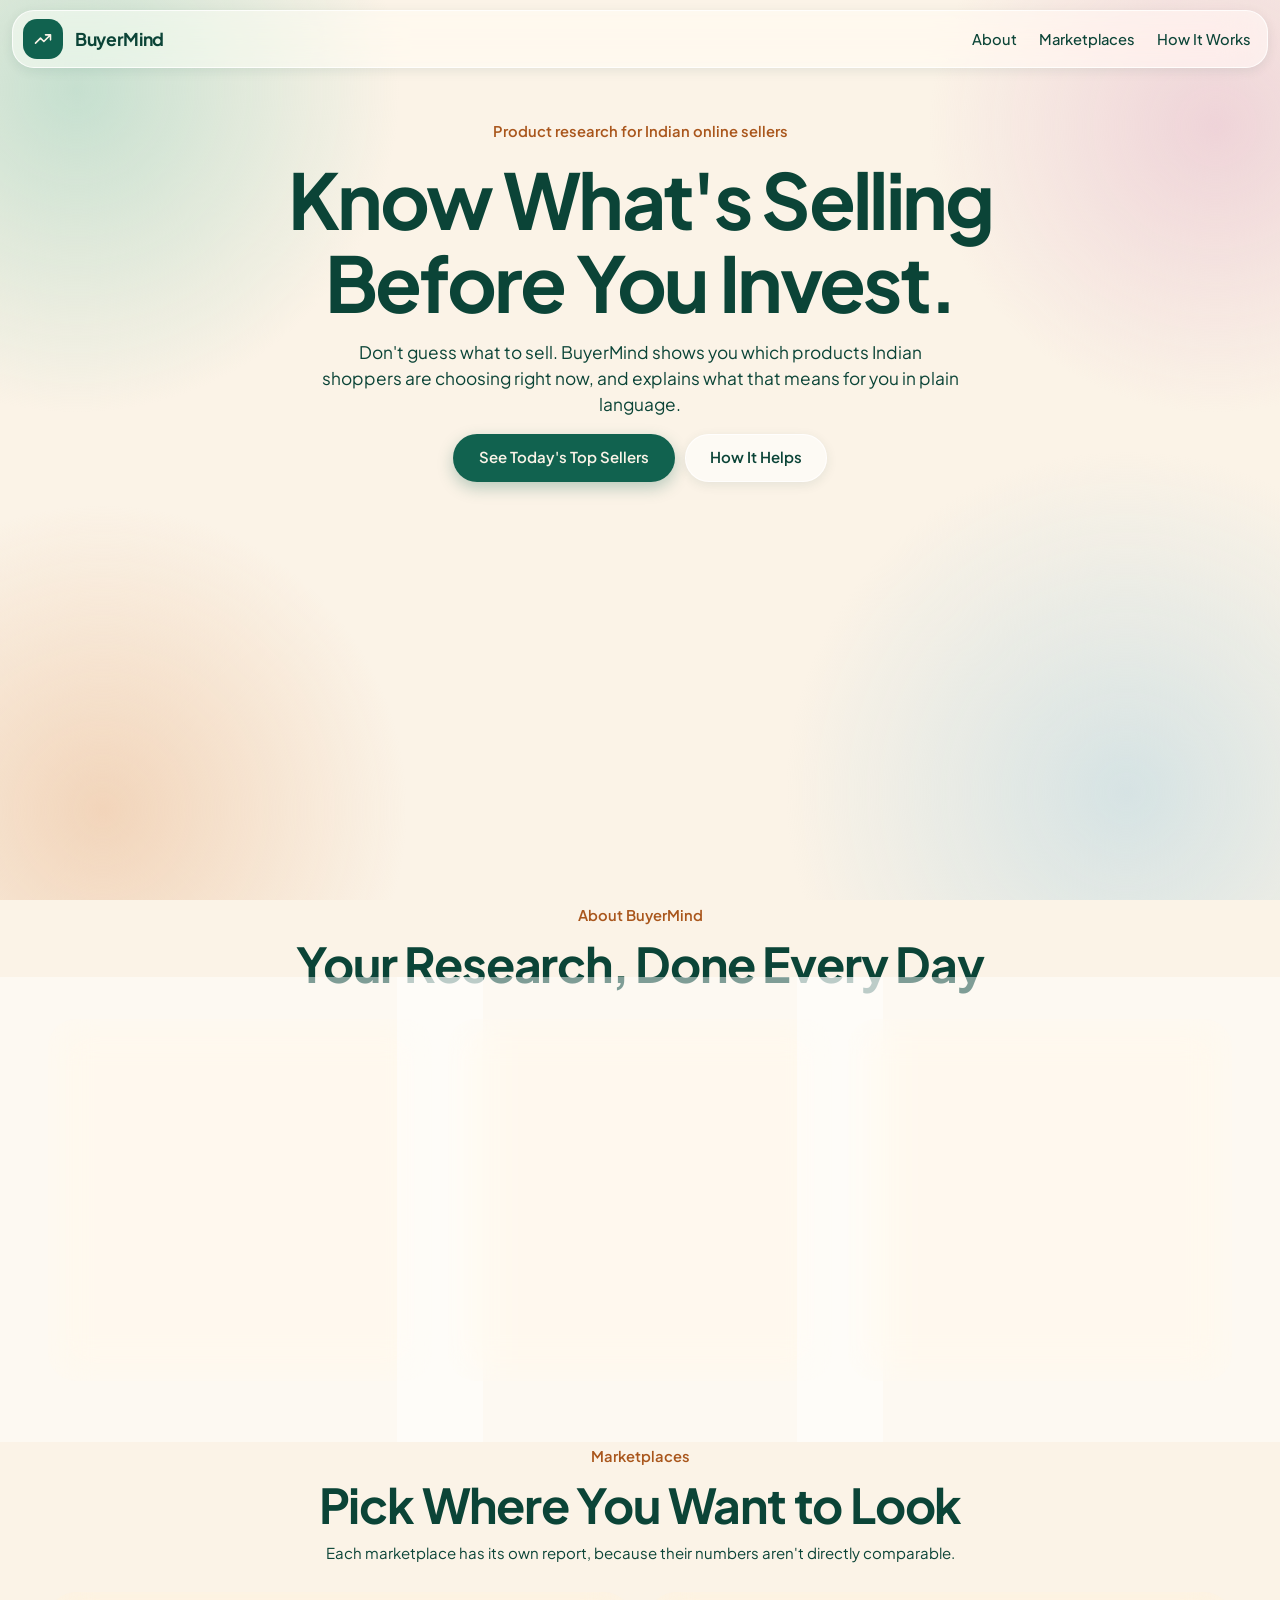
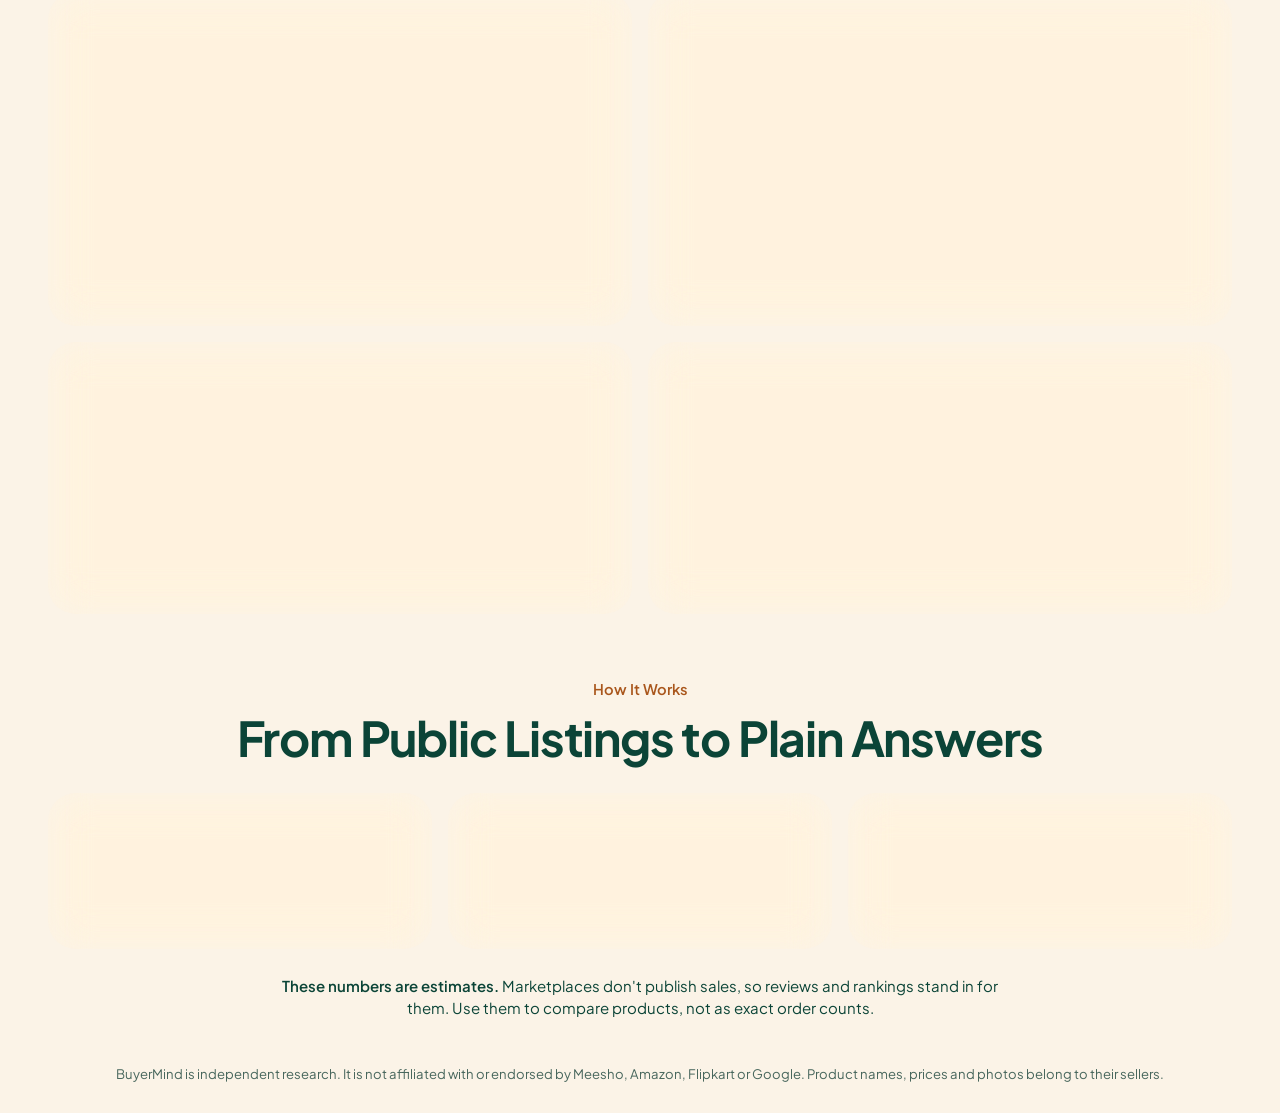
==== commit a92629cf: "Landing: clearer tagline and What, How and Who sections Co-Authored-By: Claude Opus 5.5 <noreply@ant" ====
--- a/index.html
+++ b/index.html
@@ -4,13 +4,13 @@
   <meta charset="utf-8">
   <meta name="viewport" content="width=device-width, initial-scale=1, viewport-fit=cover">
   <title>BuyerMind</title>
-  <meta name="description" content="Daily research on what Indian shoppers are buying across online marketplaces, written for people starting to sell.">
+  <meta name="description" content="Know what is selling before you invest. Daily product research for Indian online sellers: top sellers, fastest movers and plain-language analysis.">
   <meta name="referrer" content="no-referrer">
   <meta name="color-scheme" content="light">
   <link rel="preconnect" href="https://fonts.googleapis.com">
   <link rel="preconnect" href="https://fonts.gstatic.com" crossorigin>
   <link rel="stylesheet" href="https://fonts.googleapis.com/css2?family=Plus+Jakarta+Sans:wght@400;500;600;700&display=swap">
-  <link rel="stylesheet" href="styles.css?v=13">
+  <link rel="stylesheet" href="styles.css?v=14">
   <script>
     // Older links pointed at the Meesho report on this address.
     if (/^#(today|alltime)/.test(location.hash)) location.replace('meesho.html' + location.hash);
@@ -27,6 +27,7 @@
       <span>BuyerMind</span>
     </a>
     <nav class="links" aria-label="Sections">
+      <a href="#about">About</a>
       <a href="#marketplaces">Marketplaces</a>
       <a href="#how">How It Works</a>
     </nav>
@@ -34,12 +35,51 @@
 
   <main id="top" class="wrap">
     <section class="hero">
-      <p class="eyebrow">Daily marketplace research for India</p>
-      <h1>Know What Buyers<br>Want, Every Day.</h1>
-      <p class="hero-sub">See what shoppers are choosing across online marketplaces, explained in plain language for people starting to sell.</p>
-      <a class="btn" href="#marketplaces">Choose a Marketplace</a>
+      <p class="eyebrow">Product research for Indian online sellers</p>
+      <h1>Know What's Selling<br>Before You Invest.</h1>
+      <p class="hero-sub">Don't guess what to sell. BuyerMind shows you which products Indian shoppers are choosing right now, and explains what that means for you in plain language.</p>
+      <div class="hero-actions">
+        <a class="btn" href="meesho.html">See Today's Top Sellers</a>
+        <a class="btn-soft" href="#about">How It Helps</a>
+      </div>
       <div class="collage" id="collage" aria-hidden="true"></div>
     </section>
+
+    <section class="head" id="about">
+      <p class="eyebrow">About BuyerMind</p>
+      <h2>Your Research, Done Every Day</h2>
+    </section>
+    <div class="info">
+      <article class="info-card">
+        <h3>What is this?</h3>
+        <p>A daily report on what's selling on Indian online marketplaces. Each day, we read public product listings, compare them with the last update, and turn the numbers into a short, simple summary.</p>
+        <ul class="ticks">
+          <li>Top sellers in 10 categories</li>
+          <li>Today's fastest movers and all-time best sellers</li>
+          <li>Prices, ratings and complaint levels</li>
+        </ul>
+      </article>
+      <article class="info-card">
+        <h3>How does it help?</h3>
+        <p>Choosing the wrong product is an expensive way to learn. BuyerMind gives you evidence to look at before you spend money on stock.</p>
+        <ul class="ticks">
+          <li>Spot products that are gaining buyers</li>
+          <li>Avoid categories with many complaints</li>
+          <li>See the typical price in each category</li>
+          <li>Plan ahead for festivals and seasons</li>
+        </ul>
+      </article>
+      <article class="info-card">
+        <h3>Who is it for?</h3>
+        <p>Anyone who wants to understand what Indian shoppers are buying, especially if you're selling or about to start.</p>
+        <ul class="ticks">
+          <li><b>New sellers</b> choosing a first product</li>
+          <li><b>Existing sellers</b> looking for what to add next</li>
+          <li><b>Resellers and small shops</b> deciding what to stock</li>
+          <li><b>Researchers and creators</b> following online trends</li>
+        </ul>
+      </article>
+    </div>
 
     <section class="head" id="marketplaces">
       <p class="eyebrow">Marketplaces</p>
@@ -98,6 +138,6 @@
     <p>BuyerMind is independent research. It is not affiliated with or endorsed by Meesho, Amazon, Flipkart or Google. Product names, prices and photos belong to their sellers.</p>
   </footer>
 
-  <script src="landing.js?v=13"></script>
+  <script src="landing.js?v=14"></script>
 </body>
 </html>
--- a/styles.css
+++ b/styles.css
@@ -374,3 +374,18 @@
   .collage div:nth-child(2) { left: 2%; width: 31%; }
   .collage div:nth-child(3) { left: 67%; width: 31%; }
 }
+
+/* Landing: about section */
+.hero-actions { display: flex; flex-wrap: wrap; justify-content: center; gap: 10px; }
+.btn-soft { display: inline-flex; align-items: center; justify-content: center; min-height: 48px; padding: 0 24px; border-radius: 999px; background: rgba(255, 255, 255, .55); border: 1px solid var(--card-border); color: var(--ink); font-weight: 600; text-decoration: none; box-shadow: var(--shadow-soft); transition: transform .22s var(--spring); }
+.btn-soft:active { transform: scale(.97); }
+.info { display: grid; grid-template-columns: repeat(3, minmax(0, 1fr)); gap: 16px; }
+.info-card { display: grid; gap: 12px; align-content: start; padding: clamp(22px, 2.6vw, 30px); border-radius: var(--r-card); background: var(--card); -webkit-backdrop-filter: var(--glass-blur); backdrop-filter: var(--glass-blur); border: 1px solid var(--card-border); box-shadow: var(--shadow-card); }
+.info-card h3 { font-size: 1.4rem; font-weight: 700; letter-spacing: -.02em; }
+.ticks { list-style: none; margin: 0; padding: 0; display: grid; gap: 9px; }
+.ticks li { position: relative; padding-left: 27px; line-height: 1.4; font-size: .94rem; }
+.ticks li::before { content: ""; position: absolute; left: 0; top: .12em; width: 18px; height: 18px; border-radius: 50%; background: var(--pill) url("data:image/svg+xml,%3Csvg xmlns='http://www.w3.org/2000/svg' viewBox='0 0 24 24'%3E%3Cpath d='M6 12.5l4 4L18 8' fill='none' stroke='%23fbf3e7' stroke-width='3' stroke-linecap='round' stroke-linejoin='round'/%3E%3C/svg%3E") center/13px no-repeat; }
+.ticks b { font-weight: 600; }
+@media (max-width: 62rem) { .info { grid-template-columns: 1fr; } }
+@media (max-width: 40rem) { .hero-actions { width: 100%; } .hero-actions a { flex: 1 1 100%; } }
+@media (prefers-reduced-motion: reduce) { .btn-soft { transition: none; } }
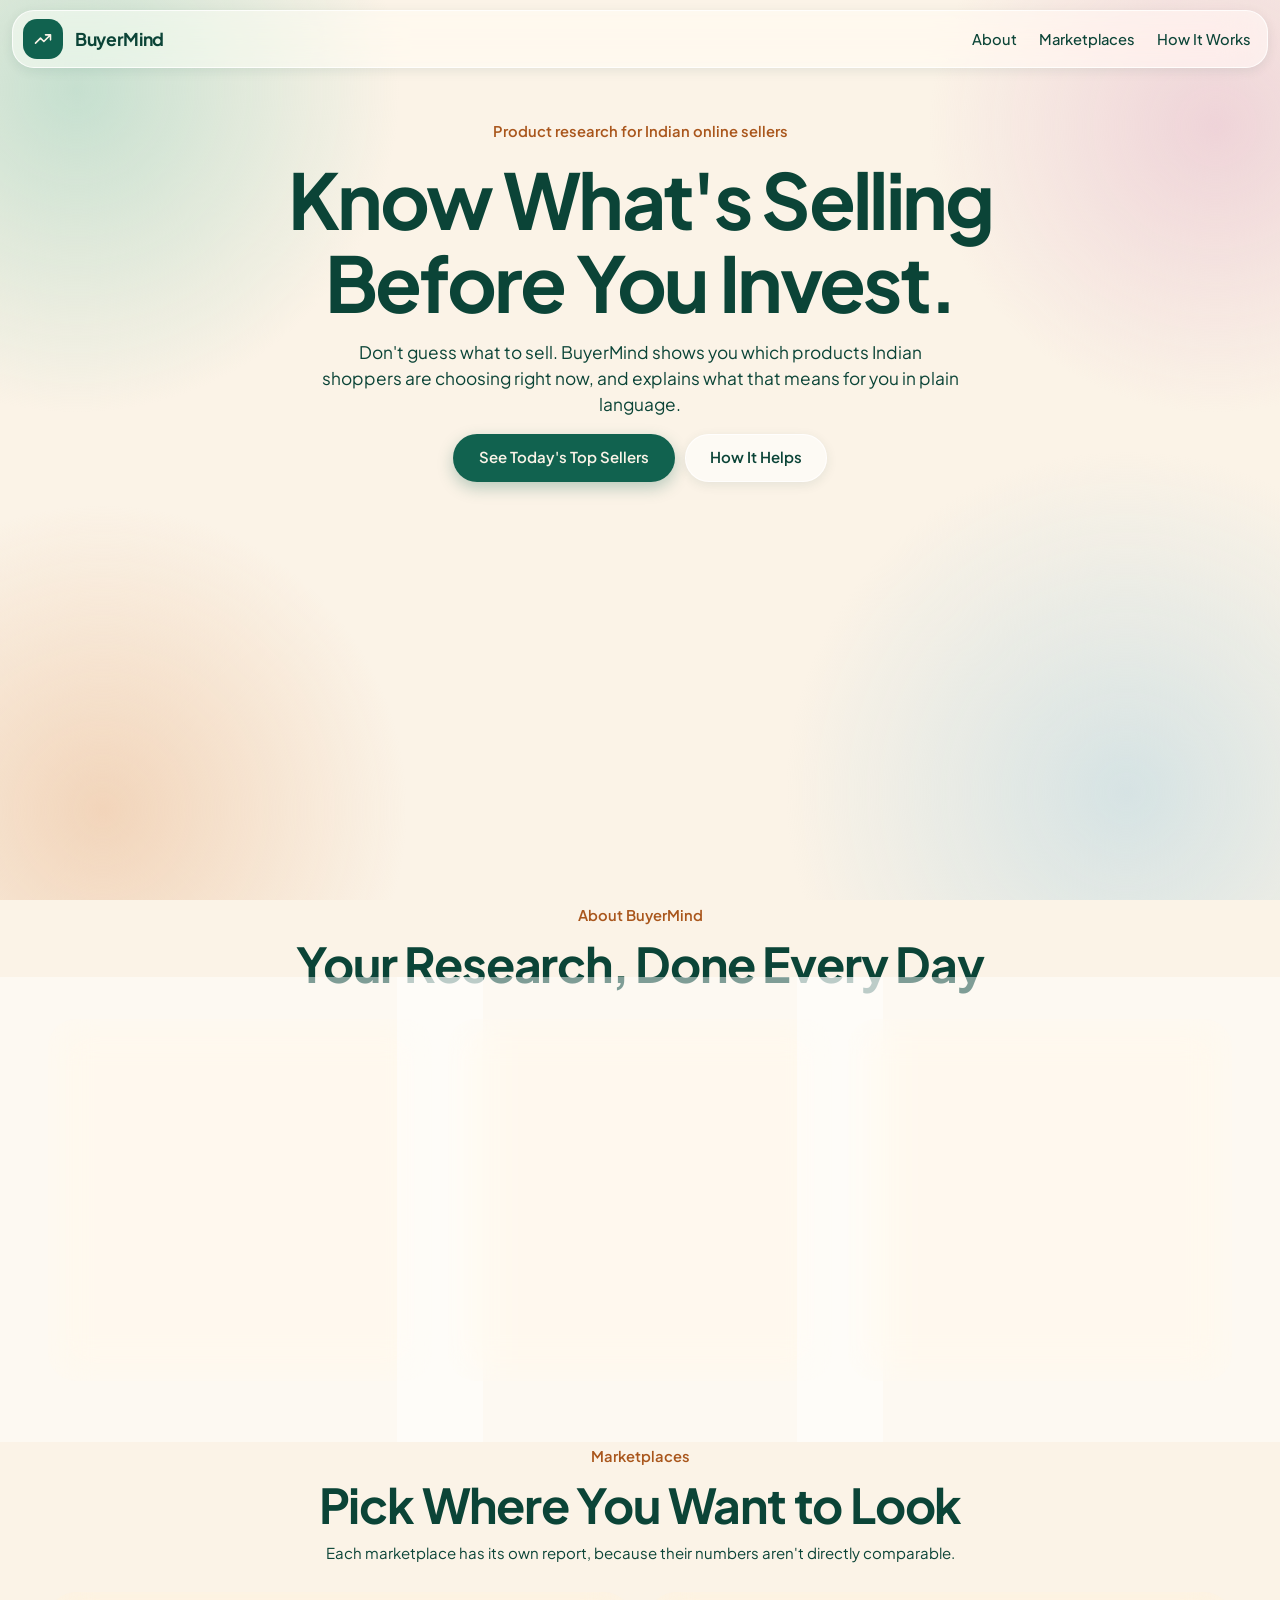
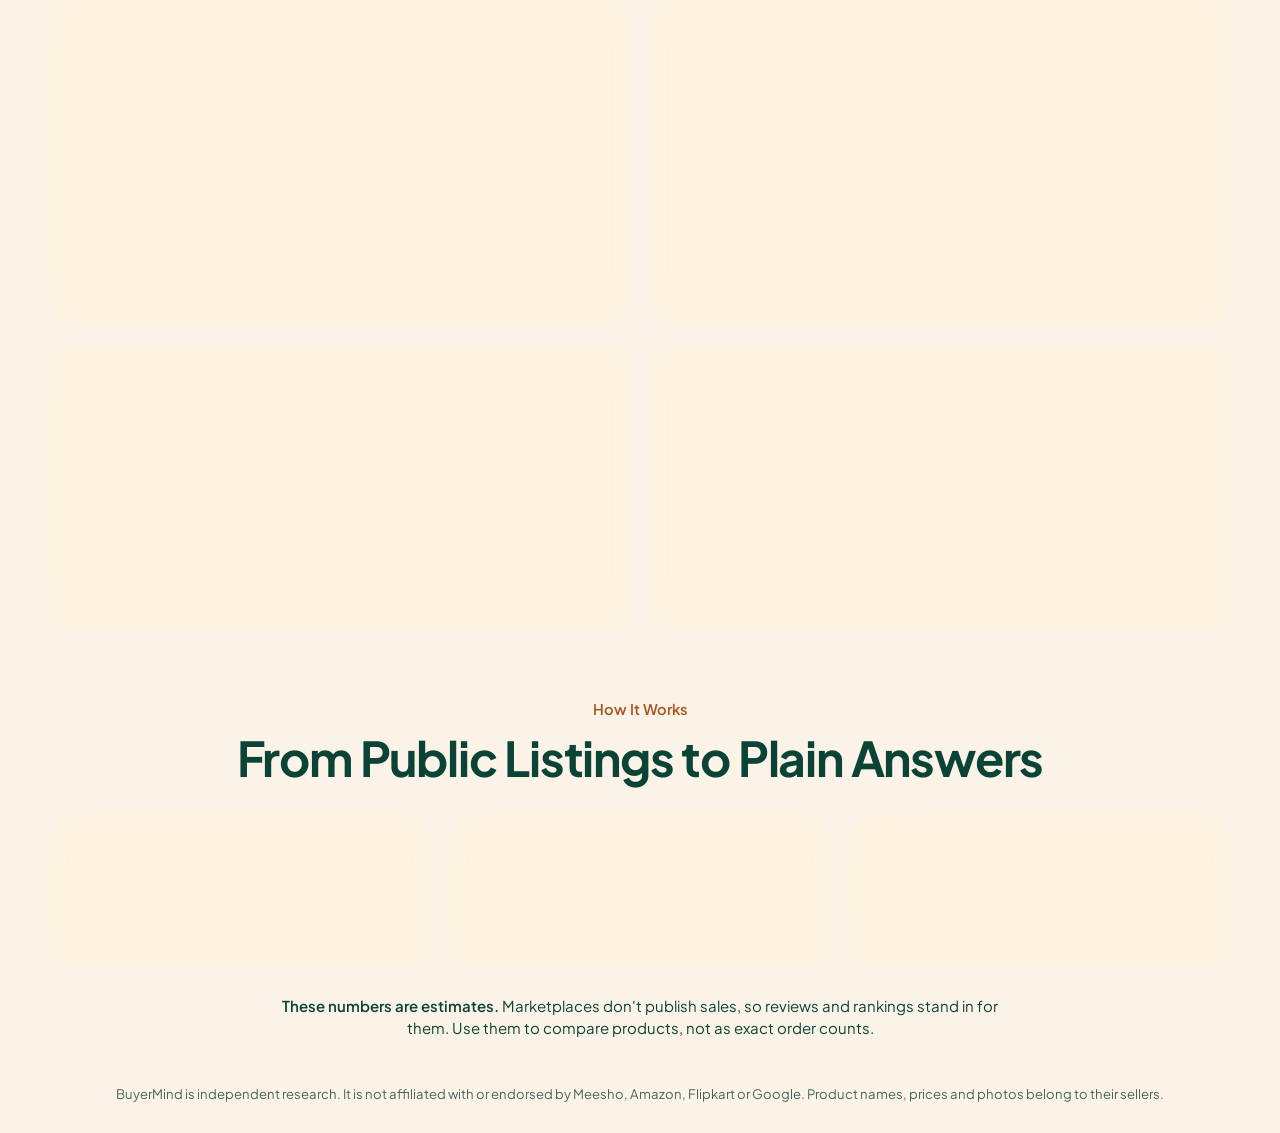
==== commit 20a0c329: "Add Google Shopping price report and turn on its landing card Co-Authored-By: Claude Opus 5.5 <norep" ====
--- a/index.html
+++ b/index.html
@@ -10,7 +10,7 @@
   <link rel="preconnect" href="https://fonts.googleapis.com">
   <link rel="preconnect" href="https://fonts.gstatic.com" crossorigin>
   <link rel="stylesheet" href="https://fonts.googleapis.com/css2?family=Plus+Jakarta+Sans:wght@400;500;600;700&display=swap">
-  <link rel="stylesheet" href="styles.css?v=14">
+  <link rel="stylesheet" href="styles.css?v=16">
   <script>
     // Older links pointed at the Meesho report on this address.
     if (/^#(today|alltime)/.test(location.hash)) location.replace('meesho.html' + location.hash);
@@ -112,11 +112,12 @@
         </div>
       </li>
       <li>
-        <div class="market-card tint-pink">
-          <span class="status">Planned</span>
+        <a class="market-card tint-pink" href="google.html">
+          <span class="status live">Live, prices only</span>
           <h3>Google Shopping</h3>
-          <p>A price comparison across stores, to help you see where a product could sit.</p>
-        </div>
+          <p>Typical prices, discounts and the stores listed in 10 categories, to help you see where your product could sit. It shows prices, not sales.</p>
+          <span class="btn">Open Price Report</span>
+        </a>
       </li>
     </ul>
 
@@ -138,6 +139,6 @@
     <p>BuyerMind is independent research. It is not affiliated with or endorsed by Meesho, Amazon, Flipkart or Google. Product names, prices and photos belong to their sellers.</p>
   </footer>
 
-  <script src="landing.js?v=14"></script>
+  <script src="landing.js?v=15"></script>
 </body>
 </html>
--- a/styles.css
+++ b/styles.css
@@ -389,3 +389,32 @@
 @media (max-width: 62rem) { .info { grid-template-columns: 1fr; } }
 @media (max-width: 40rem) { .hero-actions { width: 100%; } .hero-actions a { flex: 1 1 100%; } }
 @media (prefers-reduced-motion: reduce) { .btn-soft { transition: none; } }
+
+/* Google Shopping report */
+.seg-3 { grid-template-columns: repeat(3, 1fr); }
+.seg-3 .seg-thumb { width: calc((100% - 8px) / 3); }
+.seg-3[data-active="1"] .seg-thumb { transform: translateX(100%); }
+.seg-3[data-active="2"] .seg-thumb { transform: translateX(200%); }
+.seg-3 button { padding: 0 12px; }
+.glist { list-style: none; margin: 0; padding: 0; display: grid; gap: 4px; }
+.lrow { all: unset; box-sizing: border-box; width: 100%; display: grid; grid-template-columns: minmax(0, 1fr) auto; gap: 12px; align-items: center; min-height: 52px; padding: 8px 12px; border-radius: 14px; cursor: pointer; transition: background .15s, transform .22s var(--spring); }
+.lrow:hover { background: var(--inset); }
+.lrow:active { transform: scale(.98); }
+.lrow:focus-visible { outline: 2px solid var(--accent); }
+.lrow[aria-pressed="true"] { background: var(--card-solid); box-shadow: var(--shadow-soft); }
+.lrow-body { display: grid; min-width: 0; }
+.lrow-body b { font-weight: 600; font-size: .9rem; line-height: 1.3; display: -webkit-box; -webkit-line-clamp: 2; -webkit-box-orient: vertical; overflow: hidden; }
+.lrow-body span { font-size: .78rem; color: var(--muted); white-space: nowrap; overflow: hidden; text-overflow: ellipsis; }
+.lrow-val { display: grid; text-align: right; font-weight: 600; font-variant-numeric: tabular-nums; }
+.lrow-val small { font-size: .74rem; font-weight: 500; color: var(--muted); }
+.gbars { list-style: none; margin: 0; padding: 0; display: grid; gap: 12px; }
+.gbar { display: grid; gap: 5px; }
+.gbar-row { display: flex; justify-content: space-between; gap: 12px; font-size: .9rem; }
+.gbar-row b { font-weight: 600; font-size: .82rem; white-space: nowrap; font-variant-numeric: tabular-nums; }
+.item-bar { height: 7px; border-radius: 4px; background: var(--inset-2); overflow: hidden; }
+.item-bar i { display: block; height: 100%; border-radius: 4px; background: var(--accent); }
+.takeaway a { color: var(--accent); font-weight: 600; }
+.takeaway b { font-weight: 700; }
+@media (prefers-reduced-motion: reduce) { .lrow { transition: none; } }
+.grow-row { animation: rise .42s var(--spring) both; animation-delay: calc(var(--i, 0) * 32ms); }
+@media (prefers-reduced-motion: reduce) { .grow-row { animation: none; } }
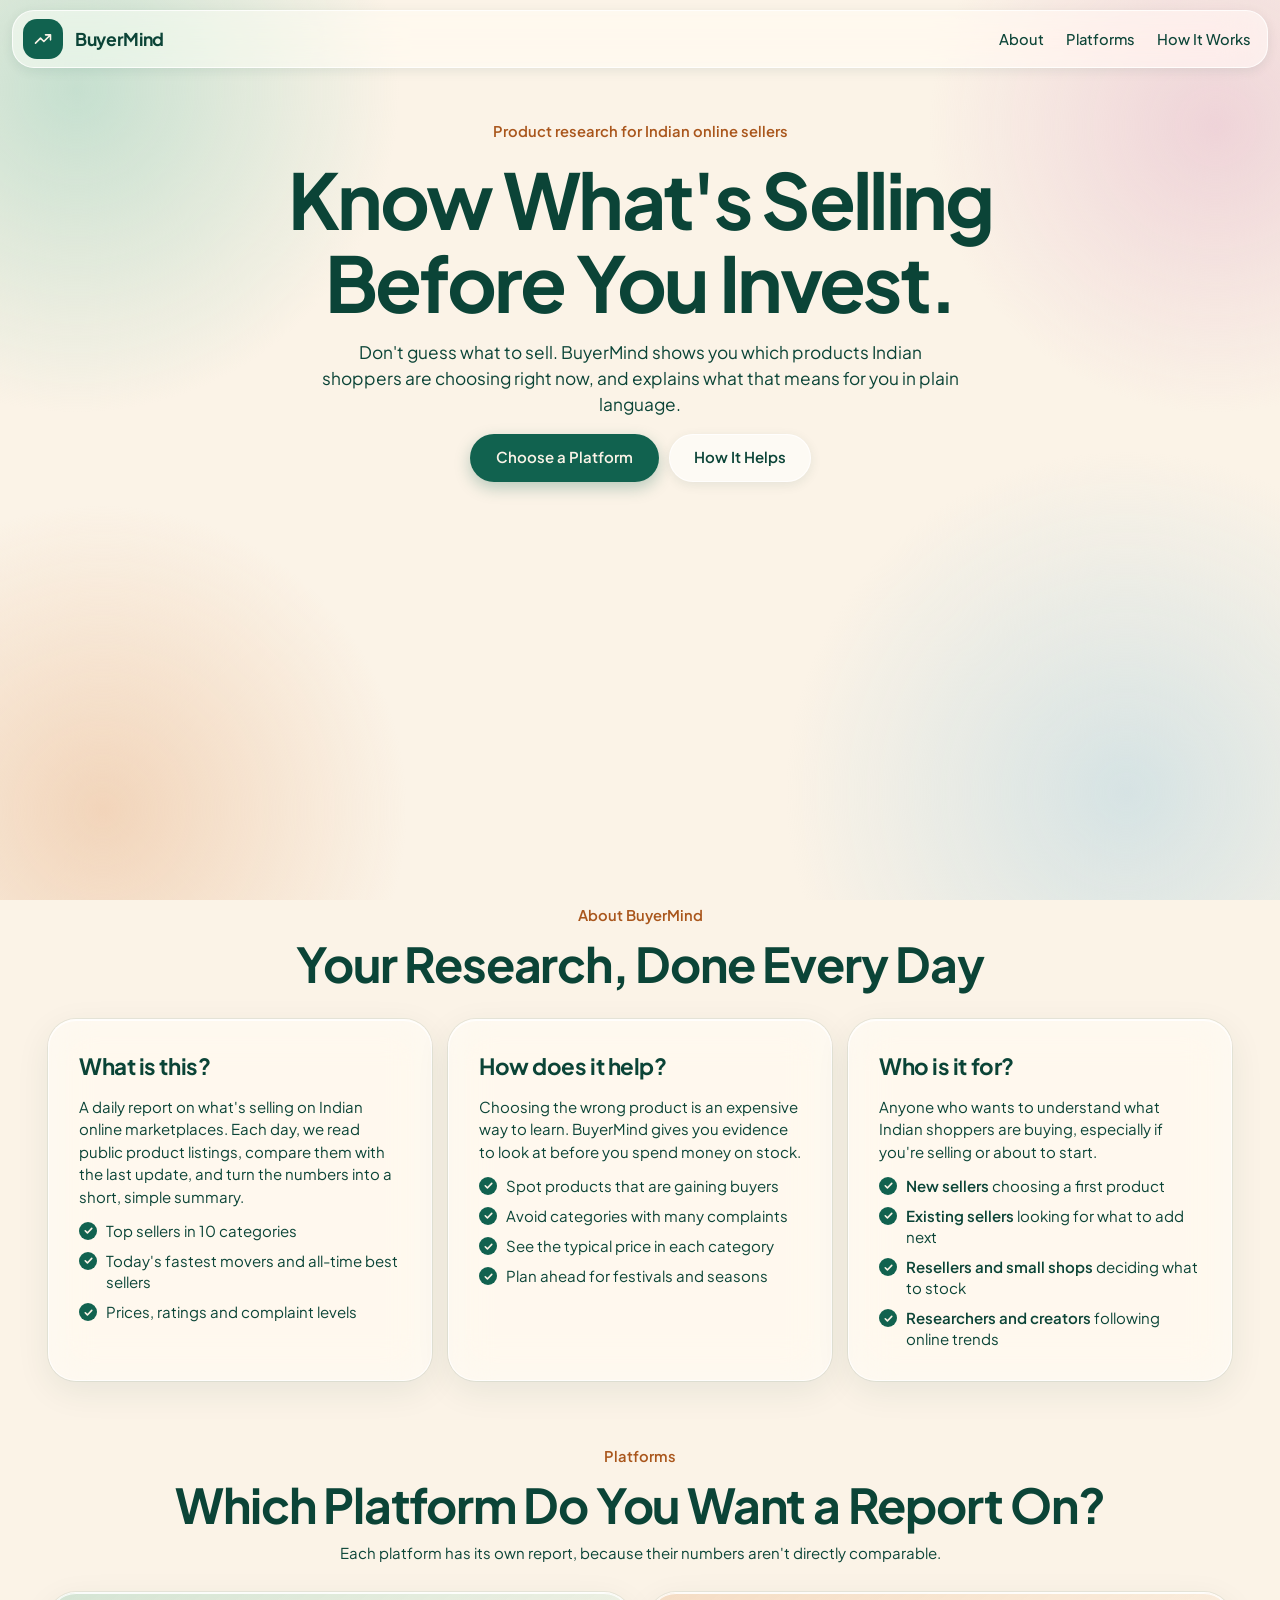
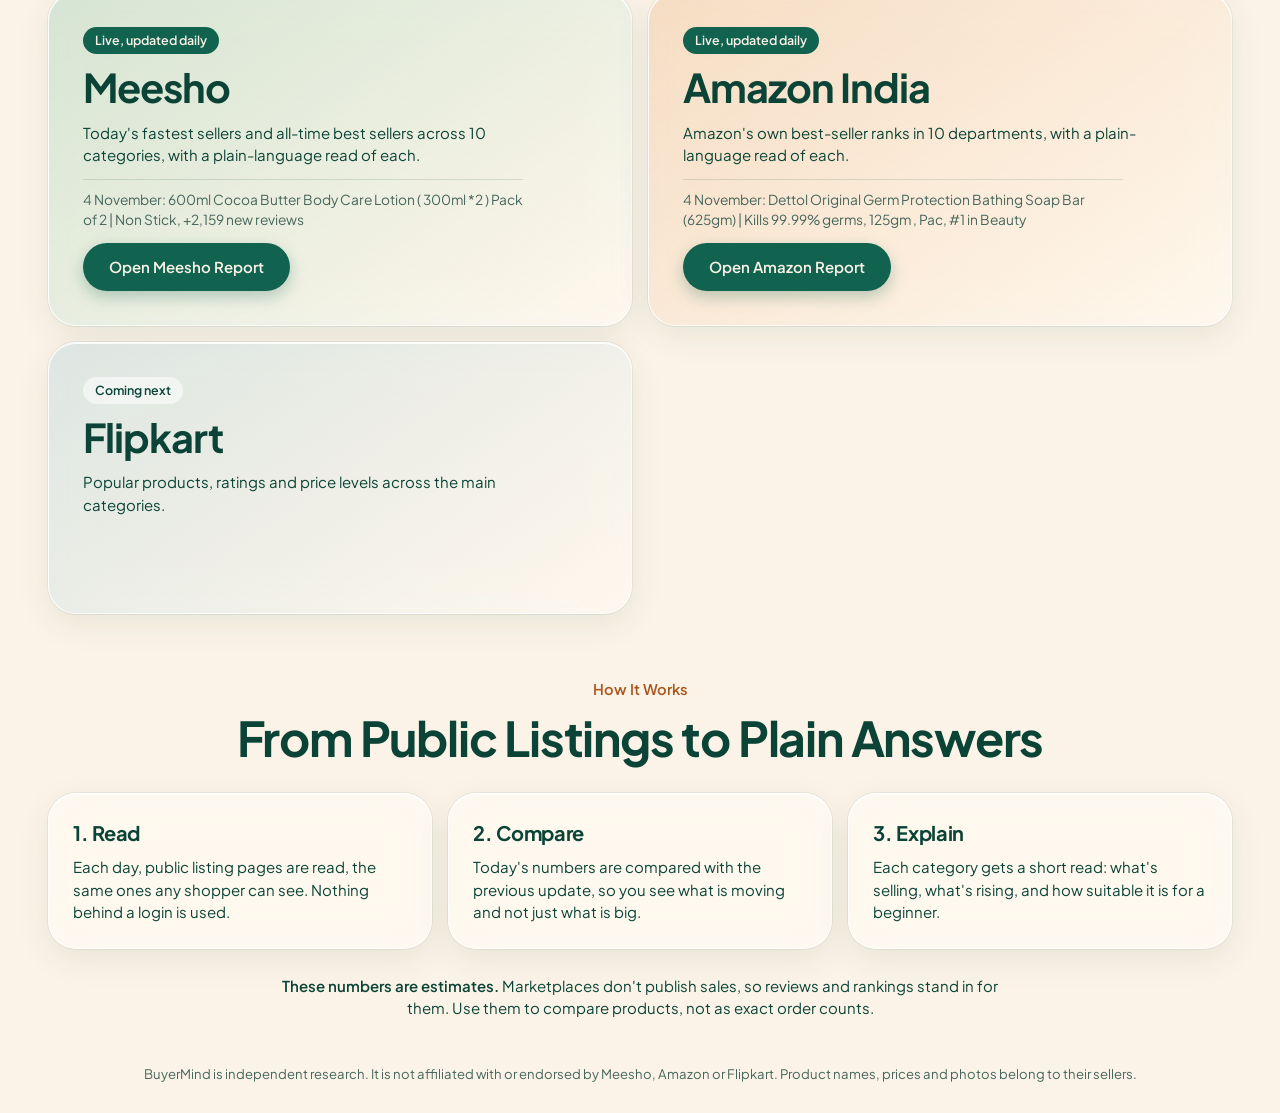
==== commit d5f9587d: "Add Amazon best-seller report, remove Google Shopping, and link the main button to platforms Co-Auth" ====
--- a/index.html
+++ b/index.html
@@ -10,7 +10,7 @@
   <link rel="preconnect" href="https://fonts.googleapis.com">
   <link rel="preconnect" href="https://fonts.gstatic.com" crossorigin>
   <link rel="stylesheet" href="https://fonts.googleapis.com/css2?family=Plus+Jakarta+Sans:wght@400;500;600;700&display=swap">
-  <link rel="stylesheet" href="styles.css?v=16">
+  <link rel="stylesheet" href="styles.css?v=17">
   <script>
     // Older links pointed at the Meesho report on this address.
     if (/^#(today|alltime)/.test(location.hash)) location.replace('meesho.html' + location.hash);
@@ -28,7 +28,7 @@
     </a>
     <nav class="links" aria-label="Sections">
       <a href="#about">About</a>
-      <a href="#marketplaces">Marketplaces</a>
+      <a href="#marketplaces">Platforms</a>
       <a href="#how">How It Works</a>
     </nav>
   </header>
@@ -39,7 +39,7 @@
       <h1>Know What's Selling<br>Before You Invest.</h1>
       <p class="hero-sub">Don't guess what to sell. BuyerMind shows you which products Indian shoppers are choosing right now, and explains what that means for you in plain language.</p>
       <div class="hero-actions">
-        <a class="btn" href="meesho.html">See Today's Top Sellers</a>
+        <a class="btn" href="#marketplaces">Choose a Platform</a>
         <a class="btn-soft" href="#about">How It Helps</a>
       </div>
       <div class="collage" id="collage" aria-hidden="true"></div>
@@ -82,9 +82,9 @@
     </div>
 
     <section class="head" id="marketplaces">
-      <p class="eyebrow">Marketplaces</p>
-      <h2>Pick Where You Want to Look</h2>
-      <p class="head-sub">Each marketplace has its own report, because their numbers aren't directly comparable.</p>
+      <p class="eyebrow">Platforms</p>
+      <h2>Which Platform Do You Want a Report On?</h2>
+      <p class="head-sub">Each platform has its own report, because their numbers aren't directly comparable.</p>
     </section>
 
     <ul class="markets">
@@ -98,28 +98,22 @@
         </a>
       </li>
       <li>
-        <div class="market-card tint-peach">
-          <span class="status">Coming next</span>
+        <a class="market-card tint-peach" href="amazon.html">
+          <span class="status live">Live, updated daily</span>
           <h3>Amazon India</h3>
-          <p>Amazon's own best-seller rankings, tracked daily to show which products are climbing.</p>
-        </div>
+          <p>Amazon's own best-seller ranks in 10 departments, with a plain-language read of each.</p>
+          <p class="market-top" id="amazon-top" hidden></p>
+          <span class="btn">Open Amazon Report</span>
+        </a>
       </li>
       <li>
         <div class="market-card tint-blue">
-          <span class="status">Planned</span>
+          <span class="status">Coming next</span>
           <h3>Flipkart</h3>
           <p>Popular products, ratings and price levels across the main categories.</p>
         </div>
       </li>
-      <li>
-        <a class="market-card tint-pink" href="google.html">
-          <span class="status live">Live, prices only</span>
-          <h3>Google Shopping</h3>
-          <p>Typical prices, discounts and the stores listed in 10 categories, to help you see where your product could sit. It shows prices, not sales.</p>
-          <span class="btn">Open Price Report</span>
-        </a>
-      </li>
-    </ul>
+      </ul>
 
     <section class="head" id="how">
       <p class="eyebrow">How It Works</p>
@@ -136,9 +130,9 @@
   </main>
 
   <footer class="wrap land-foot">
-    <p>BuyerMind is independent research. It is not affiliated with or endorsed by Meesho, Amazon, Flipkart or Google. Product names, prices and photos belong to their sellers.</p>
+    <p>BuyerMind is independent research. It is not affiliated with or endorsed by Meesho, Amazon or Flipkart. Product names, prices and photos belong to their sellers.</p>
   </footer>
 
-  <script src="landing.js?v=15"></script>
+  <script src="landing.js?v=18"></script>
 </body>
 </html>
--- a/styles.css
+++ b/styles.css
@@ -389,32 +389,3 @@
 @media (max-width: 62rem) { .info { grid-template-columns: 1fr; } }
 @media (max-width: 40rem) { .hero-actions { width: 100%; } .hero-actions a { flex: 1 1 100%; } }
 @media (prefers-reduced-motion: reduce) { .btn-soft { transition: none; } }
-
-/* Google Shopping report */
-.seg-3 { grid-template-columns: repeat(3, 1fr); }
-.seg-3 .seg-thumb { width: calc((100% - 8px) / 3); }
-.seg-3[data-active="1"] .seg-thumb { transform: translateX(100%); }
-.seg-3[data-active="2"] .seg-thumb { transform: translateX(200%); }
-.seg-3 button { padding: 0 12px; }
-.glist { list-style: none; margin: 0; padding: 0; display: grid; gap: 4px; }
-.lrow { all: unset; box-sizing: border-box; width: 100%; display: grid; grid-template-columns: minmax(0, 1fr) auto; gap: 12px; align-items: center; min-height: 52px; padding: 8px 12px; border-radius: 14px; cursor: pointer; transition: background .15s, transform .22s var(--spring); }
-.lrow:hover { background: var(--inset); }
-.lrow:active { transform: scale(.98); }
-.lrow:focus-visible { outline: 2px solid var(--accent); }
-.lrow[aria-pressed="true"] { background: var(--card-solid); box-shadow: var(--shadow-soft); }
-.lrow-body { display: grid; min-width: 0; }
-.lrow-body b { font-weight: 600; font-size: .9rem; line-height: 1.3; display: -webkit-box; -webkit-line-clamp: 2; -webkit-box-orient: vertical; overflow: hidden; }
-.lrow-body span { font-size: .78rem; color: var(--muted); white-space: nowrap; overflow: hidden; text-overflow: ellipsis; }
-.lrow-val { display: grid; text-align: right; font-weight: 600; font-variant-numeric: tabular-nums; }
-.lrow-val small { font-size: .74rem; font-weight: 500; color: var(--muted); }
-.gbars { list-style: none; margin: 0; padding: 0; display: grid; gap: 12px; }
-.gbar { display: grid; gap: 5px; }
-.gbar-row { display: flex; justify-content: space-between; gap: 12px; font-size: .9rem; }
-.gbar-row b { font-weight: 600; font-size: .82rem; white-space: nowrap; font-variant-numeric: tabular-nums; }
-.item-bar { height: 7px; border-radius: 4px; background: var(--inset-2); overflow: hidden; }
-.item-bar i { display: block; height: 100%; border-radius: 4px; background: var(--accent); }
-.takeaway a { color: var(--accent); font-weight: 600; }
-.takeaway b { font-weight: 700; }
-@media (prefers-reduced-motion: reduce) { .lrow { transition: none; } }
-.grow-row { animation: rise .42s var(--spring) both; animation-delay: calc(var(--i, 0) * 32ms); }
-@media (prefers-reduced-motion: reduce) { .grow-row { animation: none; } }
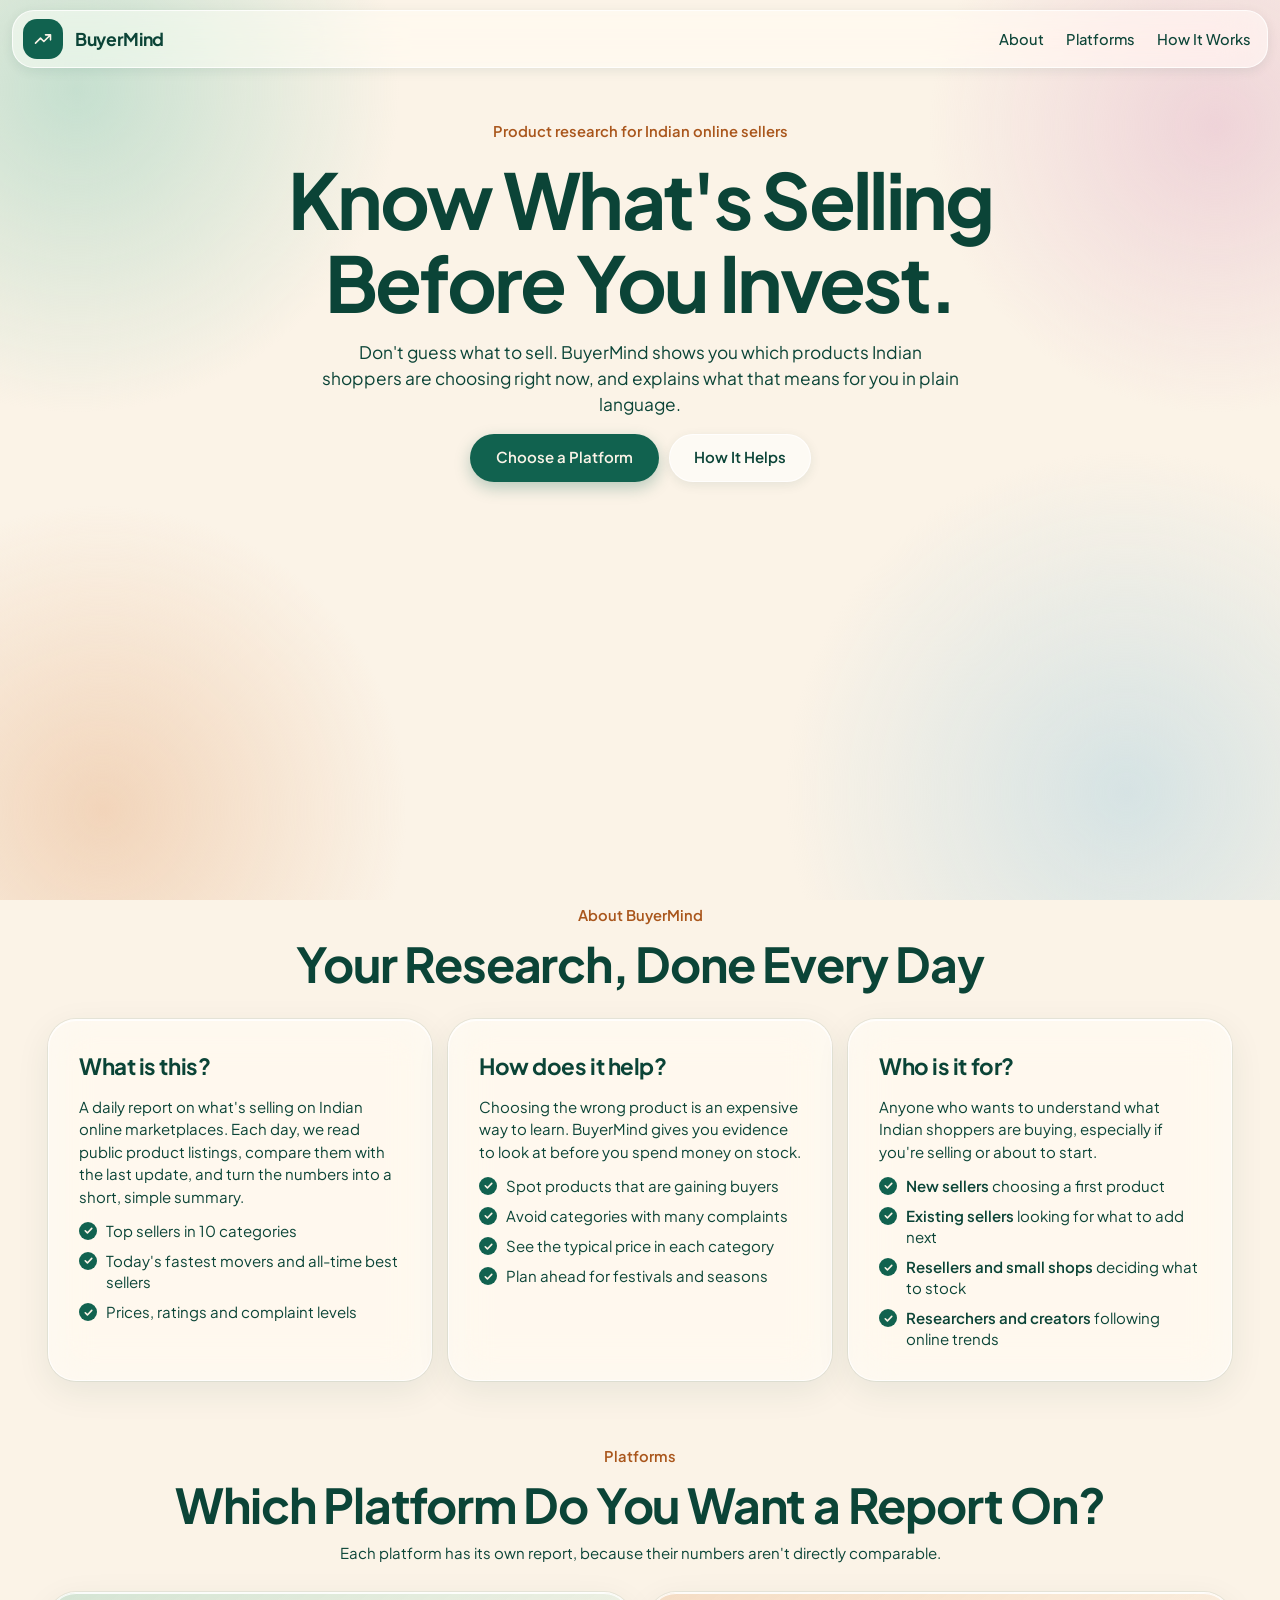
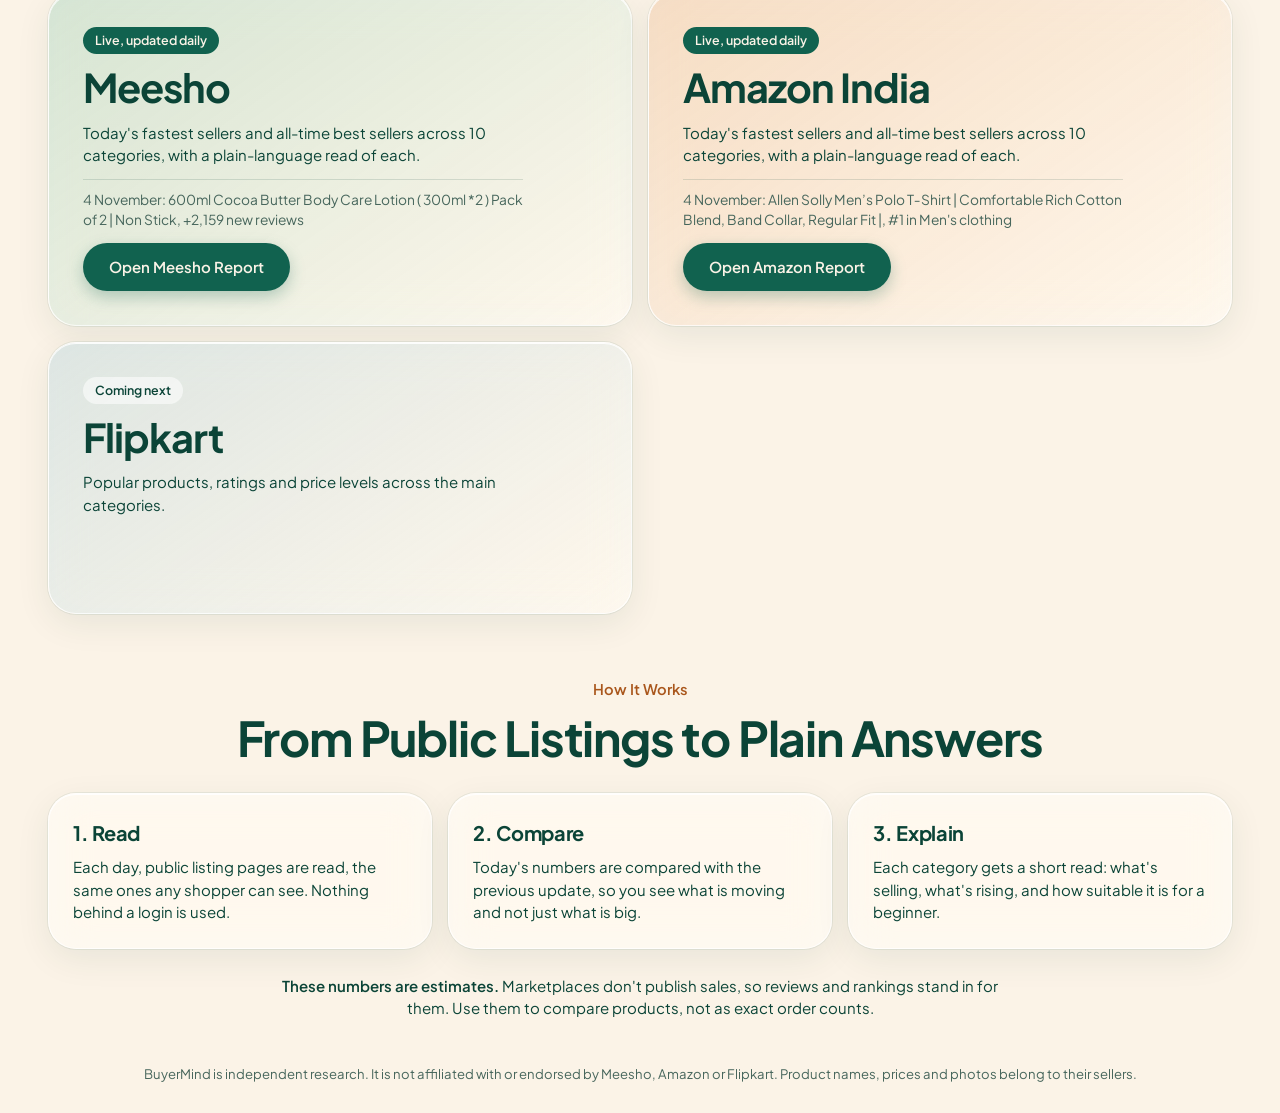
==== commit e4e966c7: "Amazon report: use the same categories and measures as Meesho Co-Authored-By: Claude Opus 5.5 <norep" ====
--- a/index.html
+++ b/index.html
@@ -101,7 +101,7 @@
         <a class="market-card tint-peach" href="amazon.html">
           <span class="status live">Live, updated daily</span>
           <h3>Amazon India</h3>
-          <p>Amazon's own best-seller ranks in 10 departments, with a plain-language read of each.</p>
+          <p>Today's fastest sellers and all-time best sellers across 10 categories, with a plain-language read of each.</p>
           <p class="market-top" id="amazon-top" hidden></p>
           <span class="btn">Open Amazon Report</span>
         </a>
